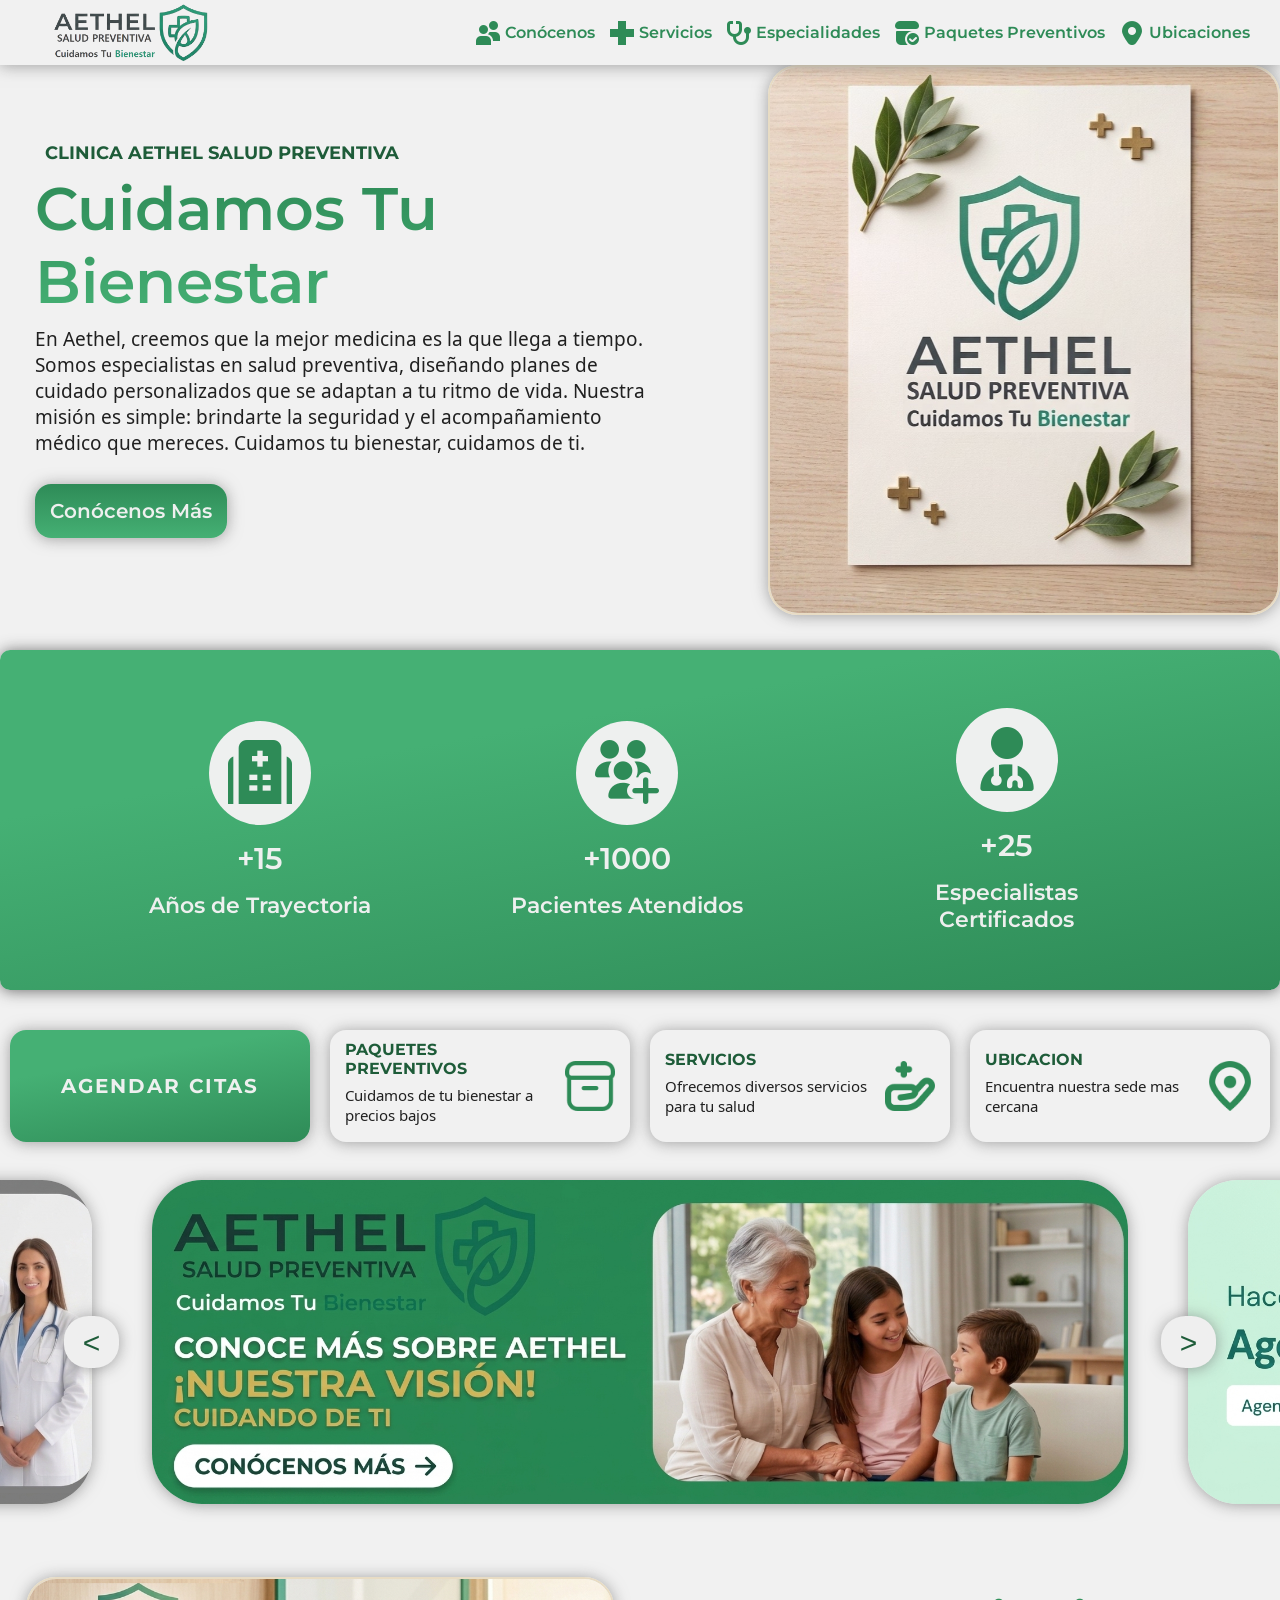
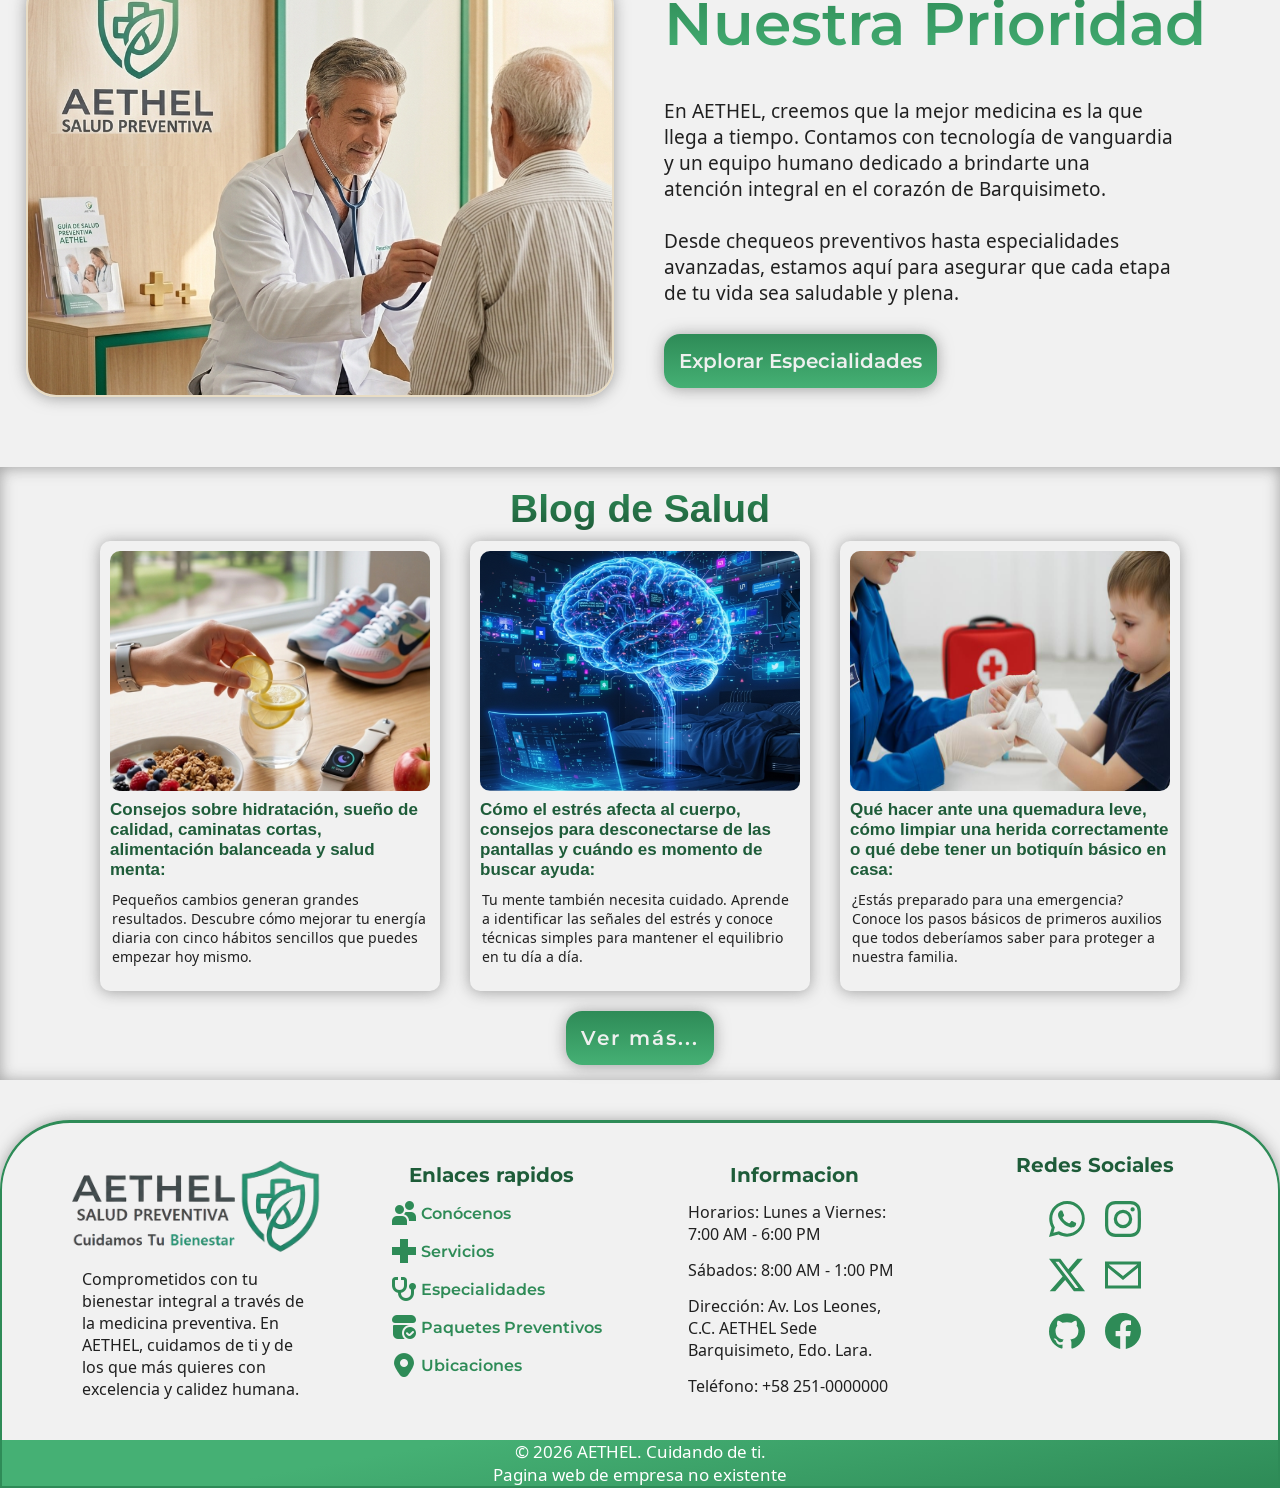
==== index.html @ 32f438ae "version 0.2" ====
<!DOCTYPE html>
<html lang="en">
<head>
    <meta charset="UTF-8">
    <meta name="viewport" content="width=device-width, initial-scale=1.0">
    <link rel="icon" type="image/png" href="./resource/LogoPng.png">
    <title>Incio - AETHEL</title>
    <link rel="stylesheet" href="./style/main.css">
    <script type="module" src="./js/main.js" ></script>
</head>
<body>
    <header class="header">
        <a href="#" draggable="false">
            <h1 class="logo">
                <img src="./resource/LogoPrincipalV1PNG.png" alt="Logo De La Pagina web Aethel Pharmaceuticals" class="imgLogo" draggable="false" >
            </h1>
        </a>
        <ul class="panelNav montserrat">
            <button class="panelButton">
                &#9776
                <img src="./resource/LogoPrincipalV1PNG.png" alt="Logo De La Pagina web Aethel Pharmaceuticals" class="imgLogo imgMenu" draggable="false">
            </button>
            <li class="itemNav itemNavHeader" ><a href=""><img src="./resource/icons/usuarios.png" alt="icono de usuarios una persona">Conócenos</a></li>
            <li class="itemNav itemNavHeader" ><a href=""><img src="./resource/icons/farmacia.png" alt="cruz medica">Servicios</a></li>
            <li class="itemNav itemNavHeader" ><a href=""><img src="./resource/icons/estetoscopio.png" alt="icono de estetoscopio para las especialidades">Especialidades</a></li>
            <li class="itemNav itemNavHeader" ><a href=""><img src="./resource/icons/paquete.png"  alt="icono de paquete">Paquetes Preventivos</a></li>
            <li class="itemNav itemNavHeader" ><a href=""><img src="./resource/icons/marcador.png" alt="icono de ubicacion">Ubicaciones</a></li>
        </ul>
    </header>

    <main>
        <div class="main-container">
            <section class="containInformation">
                <article class="information">
                    <span class="spanTitle montserrat">CLINICA AETHEL SALUD PREVENTIVA</span>
                    <h2 class="title montserrat">Cuidamos Tu Bienestar</h2>
                    <p class="text noto-sans-linear-a-regular">En Aethel, creemos que la mejor medicina es la que llega a tiempo. Somos especialistas en salud preventiva, diseñando planes de cuidado personalizados que se adaptan a tu ritmo de vida. Nuestra misión es simple: brindarte la seguridad y el acompañamiento médico que mereces. Cuidamos tu bienestar, cuidamos de ti.</p>
                    <a href="" draggable="false" class="button montserrat">Conócenos Más</a>
                </article>
                <img class="imgInformation" src="./resource/decoration/logoDecoration.png" draggable="false" alt="Logo en papel arriba de una madera">
            </section>

            <section class="containCaract">
                <article class="caract">
                    <figure class="containImg">
                        <img src="./resource/icons/hospital.png" alt="icono del hospital" draggable="false">
                    </figure>
                    <h3 class="montserrat">+15</h3>
                    <p class="montserrat">Años de Trayectoria</p>
                </article>
                <article class="caract">
                    <figure class="containImg">
                        <img src="./resource/icons/usuarios-medicos.png" class="img2" alt="icono de los pacientes" draggable="false">
                    </figure>
                    <h3 class="montserrat">+1000</h3>
                    <p class="montserrat">Pacientes Atendidos</p>
                </article>
                <article class="caract">
                    <figure class="containImg">
                        <img src="./resource/icons/medico-especialista.png" alt="icono de los especialistas" draggable="false">
                    </figure>
                    <h3 class="montserrat">+25</h3>
                    <p class="montserrat">Especialistas Certificados</p>
                </article>
            </section>

            <section class="sectionPanel">
                <a href="" class="itemCard">
                    <h3 class="titleItem montserrat">AGENDAR CITAS</h3>
                </a>
                <a href="" class="itemCard">
                    <div>
                        <h3 class="titleItem montserrat">PAQUETES PREVENTIVOS</h3>
                        <p class="textItem noto-sans-linear-a-regular">Cuidamos de tu bienestar a precios bajos</p>
                    </div>
                    <img src="./resource/icons/caja.png" class="itemImg" alt="icono de caja para los paquetes preventivos" draggable="false">
                </a>
                <a href="" class="itemCard">
                    <div>
                        <h3 class="titleItem montserrat">SERVICIOS</h3>
                        <p class="textItem noto-sans-linear-a-regular">Ofrecemos diversos servicios para tu salud</p>
                    </div>
                    <img src="./resource/icons/medico-de-mano.png" class="itemImg" alt="icono de mano para servicios medicos" draggable="false">
                </a>
                <a href="" class="itemCard">
                    <div>
                        <h3 class="titleItem montserrat">UBICACION</h3>
                        <p class="textItem noto-sans-linear-a-regular" >Encuentra nuestra sede mas cercana</p>
                    </div>
                    <img src="./resource/icons/marcadorV2.png" class="itemImg" alt="icono de marcador version 2" draggable="false">
                </a>
            </section>

            <div class="containSlider">
                <div class="containButton">
                    <button class="prev"><</button>
                    <button class="next">></button>
                </div>
                <section class="slider">
                    <a href="" class="sliderCard card1" draggable="false"></a>
                    <a href="" class="sliderCard card2" draggable="false"></a>
                    <a href="" class="sliderCard card3" draggable="false"></a>
                    <a href="" class="sliderCard card4" draggable="false"></a>
                    <a href="" class="sliderCard card5" draggable="false"></a>
                </section>
            </div>

            <section class="containInformation informationEspecialistas">
                <img class="imgInformation" src="./resource/decoration/EspecialistaDecoration.png" draggable="false" alt="Logo en papel arriba de una madera">
                <article class="information">
                    <h2 class="title montserrat">Nuestra Prioridad</h2>
                    <p class="text noto-sans-linear-a-regular">
                        En AETHEL, creemos que la mejor medicina es la que llega a tiempo. Contamos con tecnología de vanguardia y un equipo humano dedicado a brindarte una atención integral en el corazón de Barquisimeto. 
                        <br><br>
                        Desde chequeos preventivos hasta especialidades avanzadas, estamos aquí para asegurar que cada etapa de tu vida sea saludable y plena.
                    </p>
                    <a href="./pages/servicios.html" class="button montserrat"> Explorar Especialidades </a>
                </article>
            </section>

            <aside class="blog">
                <h2 class="titleSec">Blog de Salud</h2>
                <section class="sectionBlog">
                    <a href="" draggable="false">
                        <article class="itemBlog">
                            <img class="imgItemBlog" src="./resource/blog/blogImg1.png" draggable="false" alt="imagen representativa de los buenos habitos descriptos">
                            <div>
                                <h3 class="titleItemBlog">Consejos sobre hidratación, sueño de calidad, caminatas cortas, alimentación balanceada y salud menta:</h3>
                                <p class="textItemBlog noto-sans-linear-a-regular">Pequeños cambios generan grandes resultados. Descubre cómo mejorar tu energía diaria con cinco hábitos sencillos que puedes empezar hoy mismo.</p>
                            </div>
                        </article>
                    </a>

                    <a href="" draggable="false">
                        <article class="itemBlog">
                            <img class="imgItemBlog" src="./resource/blog/blogImg2.png" draggable="false" alt="imagen representativa de un cerebro estimulado por las pantallas">
                            <div>
                                <h3 class="titleItemBlog">Cómo el estrés afecta al cuerpo, consejos para desconectarse de las pantallas y cuándo es momento de buscar ayuda:</h3>
                                <p class="textItemBlog noto-sans-linear-a-regular">Tu mente también necesita cuidado. Aprende a identificar las señales del estrés y conoce técnicas simples para mantener el equilibrio en tu día a día.</p>
                            </div>
                        </article>
                    </a>

                    <a href="" draggable="false">
                        <article class="itemBlog">
                            <img class="imgItemBlog" src="./resource/blog/blogImg3.jpg" draggable="false" alt="">
                            <div>
                                <h3 class="titleItemBlog">Qué hacer ante una quemadura leve, cómo limpiar una herida correctamente o qué debe tener un botiquín básico en casa:</h3>
                                <p class="textItemBlog noto-sans-linear-a-regular">¿Estás preparado para una emergencia? Conoce los pasos básicos de primeros auxilios que todos deberíamos saber para proteger a nuestra familia.</p>
                            </div>
                        </article>
                    </a>
                </section>

                <a href="./pages/servicios.html" class="button montserrat">Ver más...</a>
            </aside>
        </div>
    </main>

    <footer class="footer">
        <div class="footerBody">
            <div class="logoFooter">
                <a href="#" draggable="false">
                    <h1 class="logo">
                        <img src="./resource/LogoPrincipalV1PNG.png" alt="Logo De La Pagina web Aethel Pharmaceuticals" class="imgLogo" draggable="false" >
                    </h1>
                </a>
                <p class="noto-sans-linear-a-regular">Comprometidos con tu bienestar integral a través de la medicina preventiva. En AETHEL, cuidamos de ti y de los que más quieres con excelencia y calidez humana.</p>
            </div>
            
            <div>
                <h2 class="titleFooter montserrat">Enlaces rapidos</h2>
                <ul class="panelNavFooter montserrat">
                    <li class="itemNav" ><a href=""><img src="./resource/icons/usuarios.png" alt="icono de usuarios una persona">Conócenos</a></li>
                    <li class="itemNav" ><a href=""><img src="./resource/icons/farmacia.png" alt="cruz medica">Servicios</a></li>
                    <li class="itemNav" ><a href=""><img src="./resource/icons/estetoscopio.png" alt="icono de estetoscopio para las especialidades">Especialidades</a></li>
                    <li class="itemNav" ><a href=""><img src="./resource/icons/paquete.png" alt="icono de paquete">Paquetes Preventivos</a></li>
                    <li class="itemNav" ><a href=""><img src="./resource/icons/marcador.png" alt="icono de ubicacion">Ubicaciones</a></li>
                </ul>
            </div>

            <div>
                <h2 class="titleFooter montserrat">Informacion</h2>
                <ul class="panelNavFooter noto-sans-linear-a-regular">
                    <li class="itemNav" >Horarios: Lunes a Viernes: 7:00 AM - 6:00 PM</li>
                    <li class="itemNav" >Sábados: 8:00 AM - 1:00 PM</li>
                    <li class="itemNav" >Dirección: Av. Los Leones, C.C. AETHEL Sede Barquisimeto, Edo. Lara.</li>
                    <li class="itemNav" >Teléfono: +58 251-0000000</li>
                </ul>
            </div>

            <div class="divRed">
                <h2 class="titleFooter montserrat titleRedes">Redes Sociales</h2>
                <ul class="panelNavFooter noto-sans-linear-a-regular redes">
                    <li class="itemNav">
                        <a href="#" target="_blank" aria-label="WhatsApp">
                            <svg viewBox="0 0 24 24" class="icon-svg"><path d="M17.472 14.382c-.297-.149-1.758-.867-2.03-.967-.273-.099-.471-.148-.67.15-.197.297-.767.966-.94 1.164-.173.199-.347.223-.644.075-.297-.15-1.255-.463-2.39-1.475-.883-.788-1.48-1.761-1.653-2.059-.173-.297-.018-.458.13-.606.134-.133.298-.347.446-.52.149-.174.198-.298.298-.497.099-.198.05-.371-.025-.52-.075-.149-.669-1.612-.916-2.207-.242-.579-.487-.5-.669-.51-.173-.008-.371-.01-.57-.01-.198 0-.52.074-.792.372-.272.297-1.04 1.016-1.04 2.479 0 1.462 1.065 2.875 1.213 3.074.149.198 2.096 3.2 5.077 4.487.709.306 1.262.489 1.694.625.712.227 1.36.195 1.871.118.571-.085 1.758-.719 2.006-1.413.248-.694.248-1.289.173-1.413-.074-.124-.272-.198-.57-.347m-5.421 7.403h-.004a9.87 9.87 0 01-5.031-1.378l-.361-.214-3.741.982.998-3.648-.235-.374a9.86 9.86 0 01-1.51-5.26c.001-5.45 4.436-9.884 9.888-9.884 2.64 0 5.122 1.03 6.988 2.898a9.825 9.825 0 012.893 6.994c-.003 5.45-4.437 9.884-9.885 9.884m8.413-18.297A11.815 11.815 0 0012.05 0C5.495 0 .16 5.335.157 11.892c0 2.096.547 4.142 1.588 5.945L0 24l6.335-1.662c1.72.937 3.659 1.432 5.631 1.433h.005c6.554 0 11.89-5.335 11.893-11.893a11.821 11.821 0 00-3.48-8.413Z"/></svg>
                        </a>
                    </li>
                    <li class="itemNav">
                        <a href="#" aria-label="Instagram">
                            <svg viewBox="0 0 24 24" class="icon-svg"><path d="M12 2.163c3.204 0 3.584.012 4.85.07 3.252.148 4.771 1.691 4.919 4.919.058 1.265.069 1.645.069 4.849 0 3.205-.012 3.584-.069 4.849-.149 3.225-1.664 4.771-4.919 4.919-1.266.058-1.644.07-4.85.07-3.204 0-3.584-.012-4.849-.07-3.26-.149-4.771-1.699-4.919-4.92-.058-1.265-.07-1.644-.07-4.849 0-3.204.013-3.583.07-4.849.149-3.227 1.664-4.771 4.919-4.919 1.266-.057 1.645-.069 4.849-.069zM12 0C8.741 0 8.333.014 7.053.072 2.695.272.273 2.69.073 7.052.014 8.333 0 8.741 0 12c0 3.259.014 3.668.072 4.948.2 4.358 2.618 6.78 6.98 6.98 1.281.058 1.689.072 4.948.072 3.259 0 3.668-.014 4.948-.072 4.354-.2 6.782-2.618 6.979-6.98.059-1.28.073-1.689.073-4.948 0-3.259-.014-3.667-.072-4.947-.196-4.354-2.617-6.78-6.979-6.98C15.668.014 15.259 0 12 0zm0 5.838a6.162 6.162 0 100 12.324 6.162 6.162 0 000-12.324zM12 16a4 4 0 110-8 4 4 0 010 8zm6.406-11.845a1.44 1.44 0 100 2.881 1.44 1.44 0 000-2.881z"/></svg>
                        </a>
                    </li>
                    <li class="itemNav">
                        <a href="#" aria-label="X">
                            <svg viewBox="0 0 24 24" class="icon-svg"><path d="M18.901 1.153h3.68l-8.04 9.19L24 22.846h-7.406l-5.8-7.584-6.638 7.584H.474l8.6-9.83L0 1.154h7.594l5.243 6.932ZM17.61 20.644h2.039L6.486 3.24H4.298Z"/></svg>
                        </a>
                    </li>
                    <li class="itemNav">
                        <a href="mailto:contacto@aethel.com" aria-label="Email">
                            <svg viewBox="0 0 24 24" class="icon-svg"><path d="M0 3v18h24V3H0zm21.518 2L12 12.713 2.482 5h19.036zM2 19V7.183l10 8.104 10-8.104V19H2z"/></svg>
                        </a>
                    </li>
                    <li class="itemNav">
                        <a href="https://github.com/josevillegasjavc-max/AETHEL" target="_blank" aria-label="GitHub">
                            <svg viewBox="0 0 24 24" class="icon-svg"><path d="M12 .297c-6.63 0-12 5.373-12 12 0 5.303 3.438 9.8 8.205 11.385.6.113.82-.258.82-.577 0-.285-.01-1.04-.015-2.04-3.338.724-4.042-1.61-4.042-1.61C4.422 18.07 3.633 17.7 3.633 17.7c-1.087-.744.084-.729.084-.729 1.205.084 1.838 1.236 1.838 1.236 1.07 1.835 2.809 1.305 3.495.998.108-.776.417-1.305.76-1.605-2.665-.3-5.466-1.332-5.466-5.93 0-1.31.465-2.38 1.235-3.22-.135-.303-.54-1.523.105-3.176 0 0 1.005-.322 3.3 1.23.96-.267 1.98-.399 3-.405 1.02.006 2.04.138 3 .405 2.28-1.552 3.285-1.23 3.285-1.23.645 1.653.24 2.873.12 3.176.765.84 1.23 1.91 1.23 3.22 0 4.61-2.805 5.625-5.475 5.92.42.36.81 1.096.81 2.22 0 1.606-.015 2.896-.015 3.286 0 .315.21.69.825.57C20.565 22.092 24 17.592 24 12.297c0-6.627-5.373-12-12-12"/></svg>
                        </a>
                    </li>
                    <li class="itemNav">
                        <a href="#" aria-label="Facebook">
                            <svg viewBox="0 0 24 24" class="icon-svg"><path d="M24 12.073c0-6.627-5.373-12-12-12s-12 5.373-12 12c0 5.99 4.388 10.954 10.125 11.854v-8.385H7.078v-3.47h3.047V9.43c0-3.007 1.792-4.669 4.533-4.669 1.312 0 2.686.235 2.686.235v2.953H15.83c-1.491 0-1.956.925-1.956 1.874v2.25h3.328l-.532 3.47h-2.796v8.385C19.612 23.027 24 18.062 24 12.073z"/></svg>
                        </a>
                    </li>
                </ul>
            </div>
        </div>
        <div class="footerCopyr noto-sans-linear-a-regular">
            <p> &copy; 2026 AETHEL. Cuidando de ti. Pagina web de empresa no existente</p>
        </div>
    </footer>
</body>
</html>
---- style/main.css ----
/* Estilos Bases, Varible y Fonts */
@import url('./base/reset.css');

/* Estilos de layouts*/
@import url('./layout/header.css');
@import url('./layout/footer.css');

/* Estilos de las Paginas*/
@import url('./pages/inicio.css');

/* Componentes reutilizables */
@import url('./components//buttons.css');
@import url('./components/slider.css');
@import url('./components/blog.css');

/* Estilos para aparatos mobiles*/
@import url('./layout/media.css');

.active {
    opacity: 1;
    transform: translate(0);
}
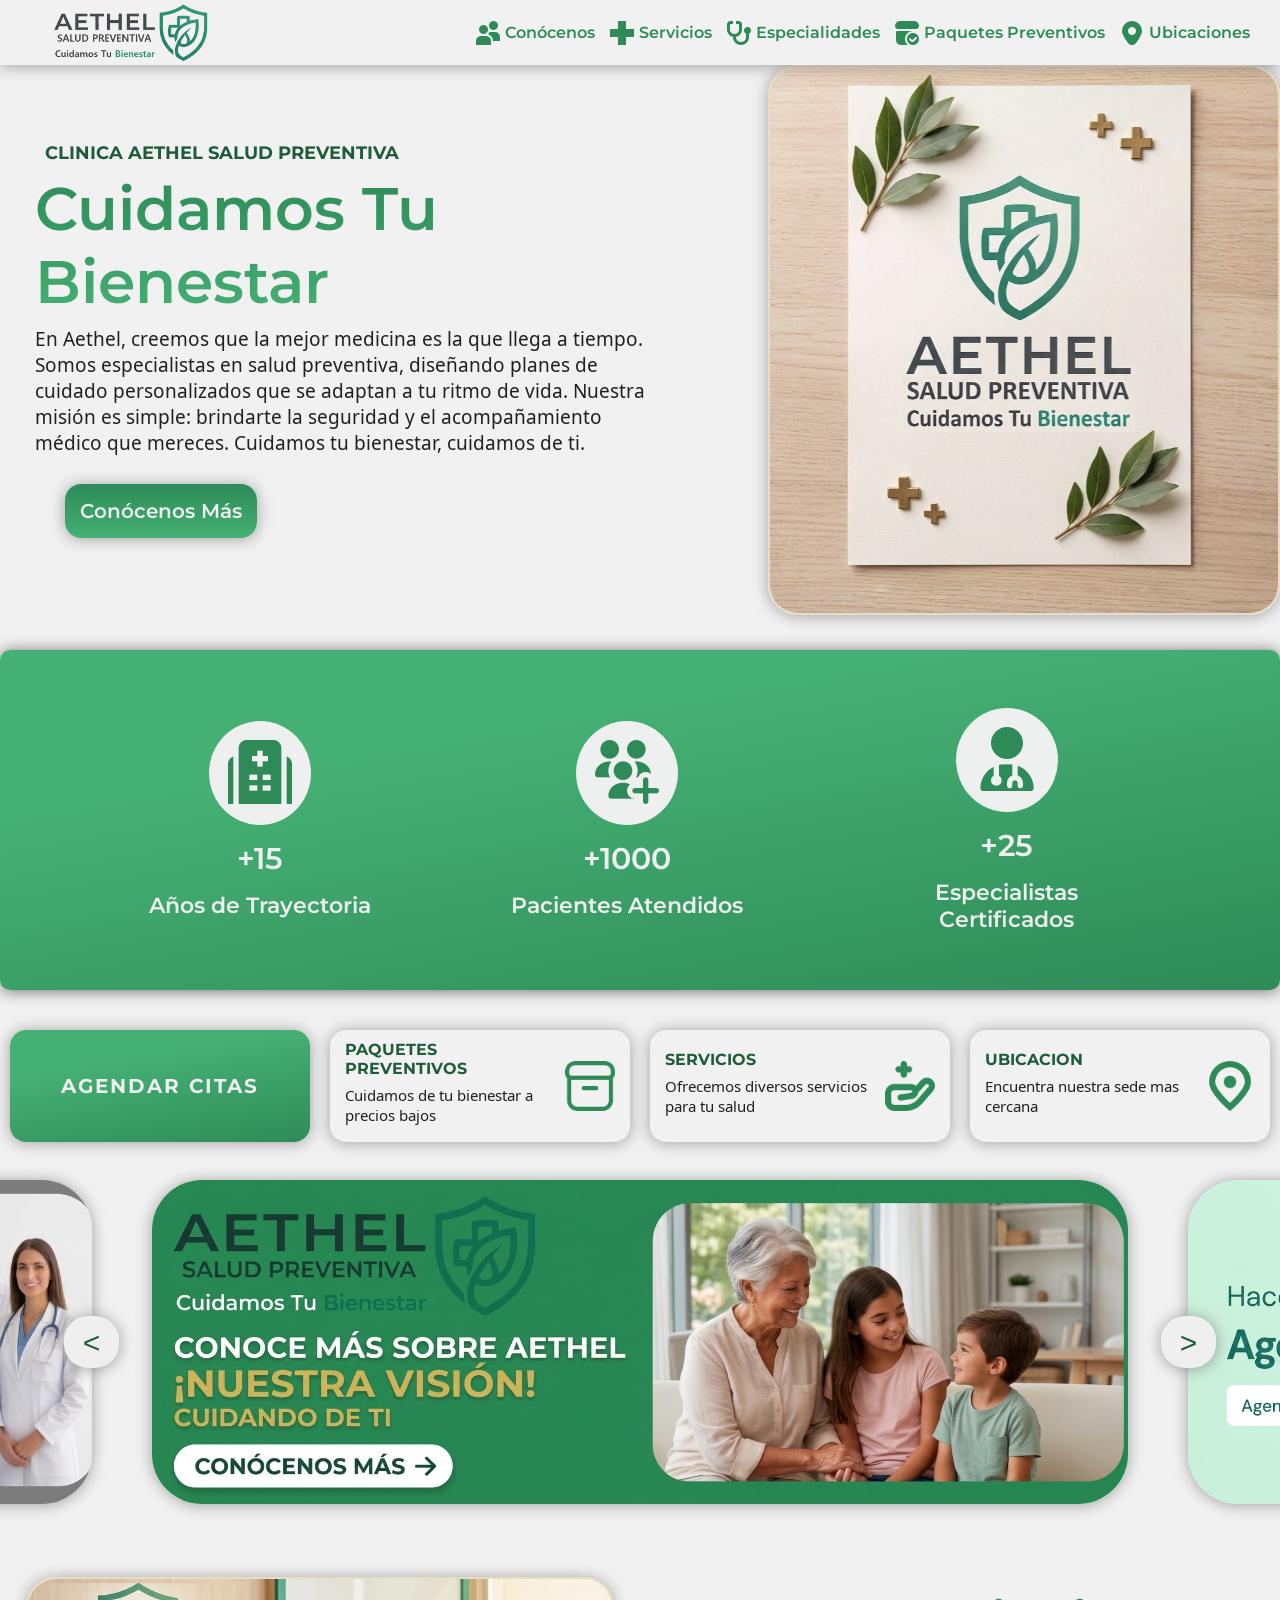
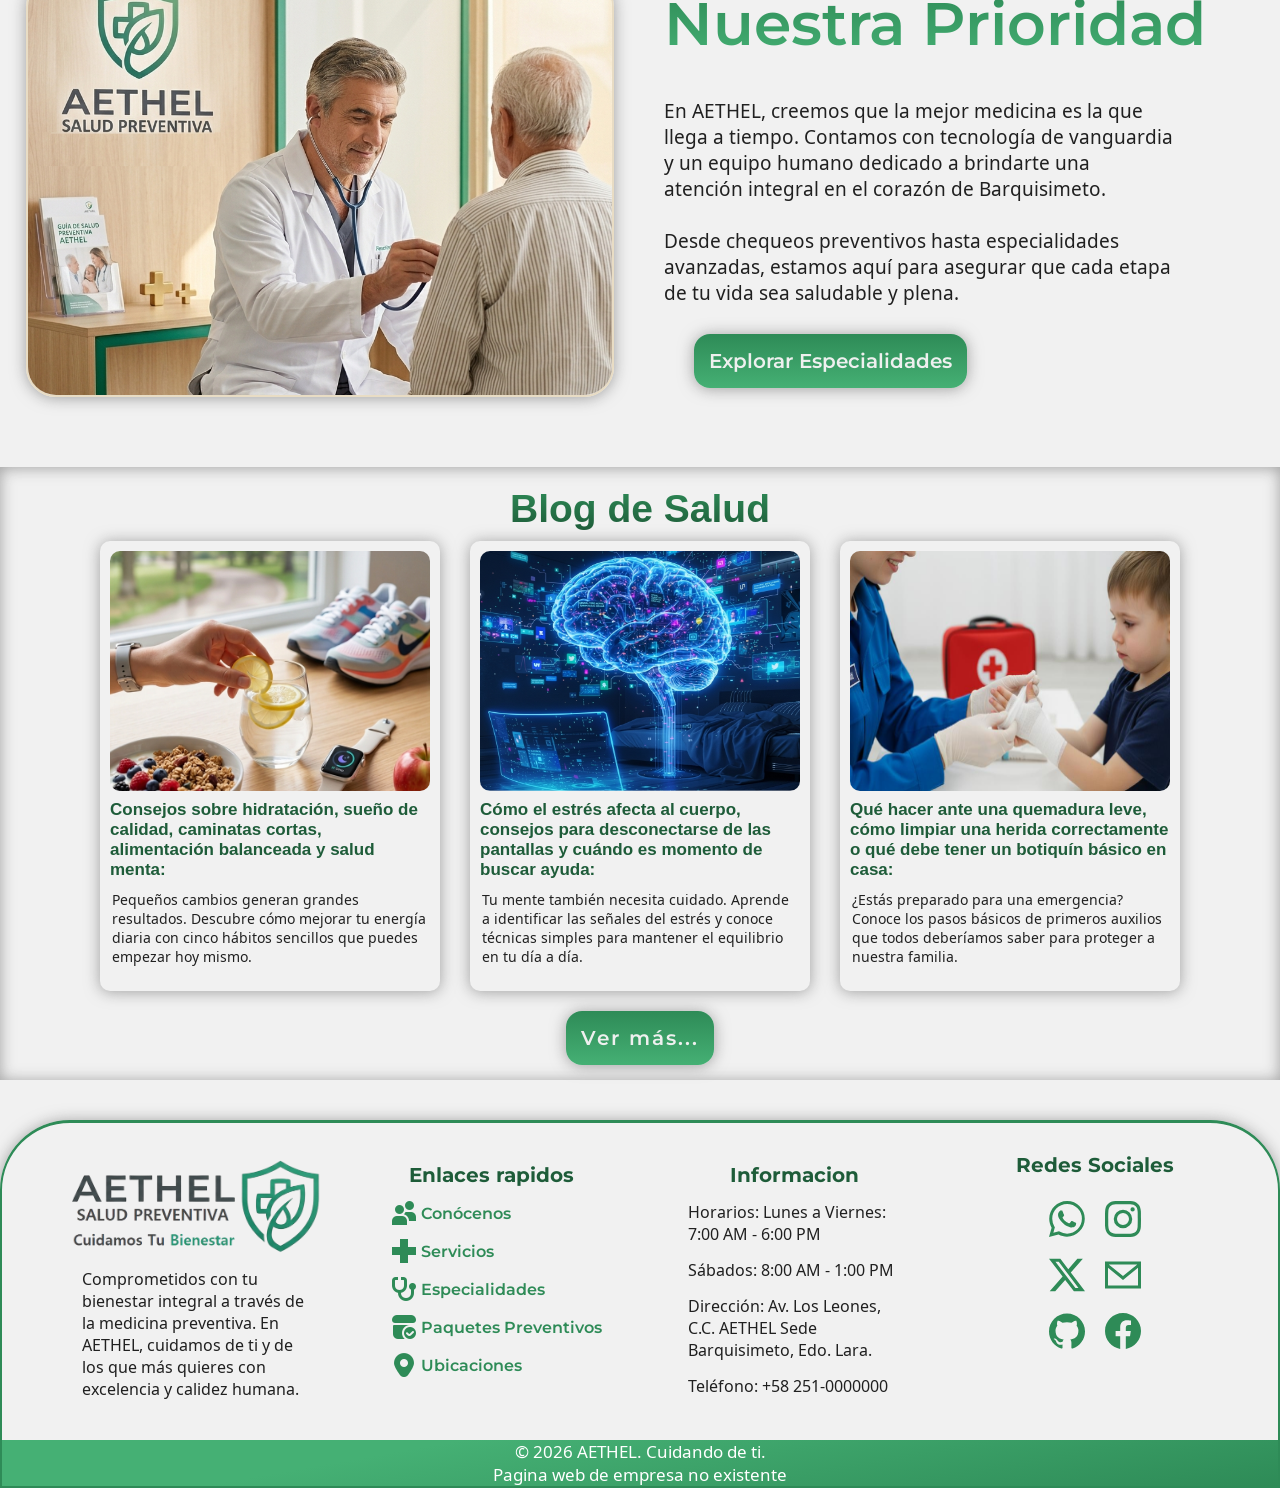
==== commit dac6bb96: "version 0.2.1" ====
--- a/index.html
+++ b/index.html
@@ -10,7 +10,7 @@
 </head>
 <body>
     <header class="header">
-        <a href="#" draggable="false">
+        <a href="../index.html" draggable="false">
             <h1 class="logo">
                 <img src="./resource/LogoPrincipalV1PNG.png" alt="Logo De La Pagina web Aethel Pharmaceuticals" class="imgLogo" draggable="false" >
             </h1>
@@ -20,7 +20,7 @@
                 &#9776
                 <img src="./resource/LogoPrincipalV1PNG.png" alt="Logo De La Pagina web Aethel Pharmaceuticals" class="imgLogo imgMenu" draggable="false">
             </button>
-            <li class="itemNav itemNavHeader" ><a href=""><img src="./resource/icons/usuarios.png" alt="icono de usuarios una persona">Conócenos</a></li>
+            <li class="itemNav itemNavHeader" ><a href="./pages/conocenos.html"><img src="./resource/icons/usuarios.png" alt="icono de usuarios una persona">Conócenos</a></li>
             <li class="itemNav itemNavHeader" ><a href=""><img src="./resource/icons/farmacia.png" alt="cruz medica">Servicios</a></li>
             <li class="itemNav itemNavHeader" ><a href=""><img src="./resource/icons/estetoscopio.png" alt="icono de estetoscopio para las especialidades">Especialidades</a></li>
             <li class="itemNav itemNavHeader" ><a href=""><img src="./resource/icons/paquete.png"  alt="icono de paquete">Paquetes Preventivos</a></li>
@@ -35,7 +35,7 @@
                     <span class="spanTitle montserrat">CLINICA AETHEL SALUD PREVENTIVA</span>
                     <h2 class="title montserrat">Cuidamos Tu Bienestar</h2>
                     <p class="text noto-sans-linear-a-regular">En Aethel, creemos que la mejor medicina es la que llega a tiempo. Somos especialistas en salud preventiva, diseñando planes de cuidado personalizados que se adaptan a tu ritmo de vida. Nuestra misión es simple: brindarte la seguridad y el acompañamiento médico que mereces. Cuidamos tu bienestar, cuidamos de ti.</p>
-                    <a href="" draggable="false" class="button montserrat">Conócenos Más</a>
+                    <a href="./pages/conocenos.html" draggable="false" class="button montserrat">Conócenos Más</a>
                 </article>
                 <img class="imgInformation" src="./resource/decoration/logoDecoration.png" draggable="false" alt="Logo en papel arriba de una madera">
             </section>
@@ -160,7 +160,7 @@
     <footer class="footer">
         <div class="footerBody">
             <div class="logoFooter">
-                <a href="#" draggable="false">
+                <a href="../index.html" draggable="false">
                     <h1 class="logo">
                         <img src="./resource/LogoPrincipalV1PNG.png" alt="Logo De La Pagina web Aethel Pharmaceuticals" class="imgLogo" draggable="false" >
                     </h1>
--- a/style/main.css
+++ b/style/main.css
@@ -7,6 +7,7 @@
 
 /* Estilos de las Paginas*/
 @import url('./pages/inicio.css');
+@import url("./pages/conocenos.css");
 
 /* Componentes reutilizables */
 @import url('./components//buttons.css');
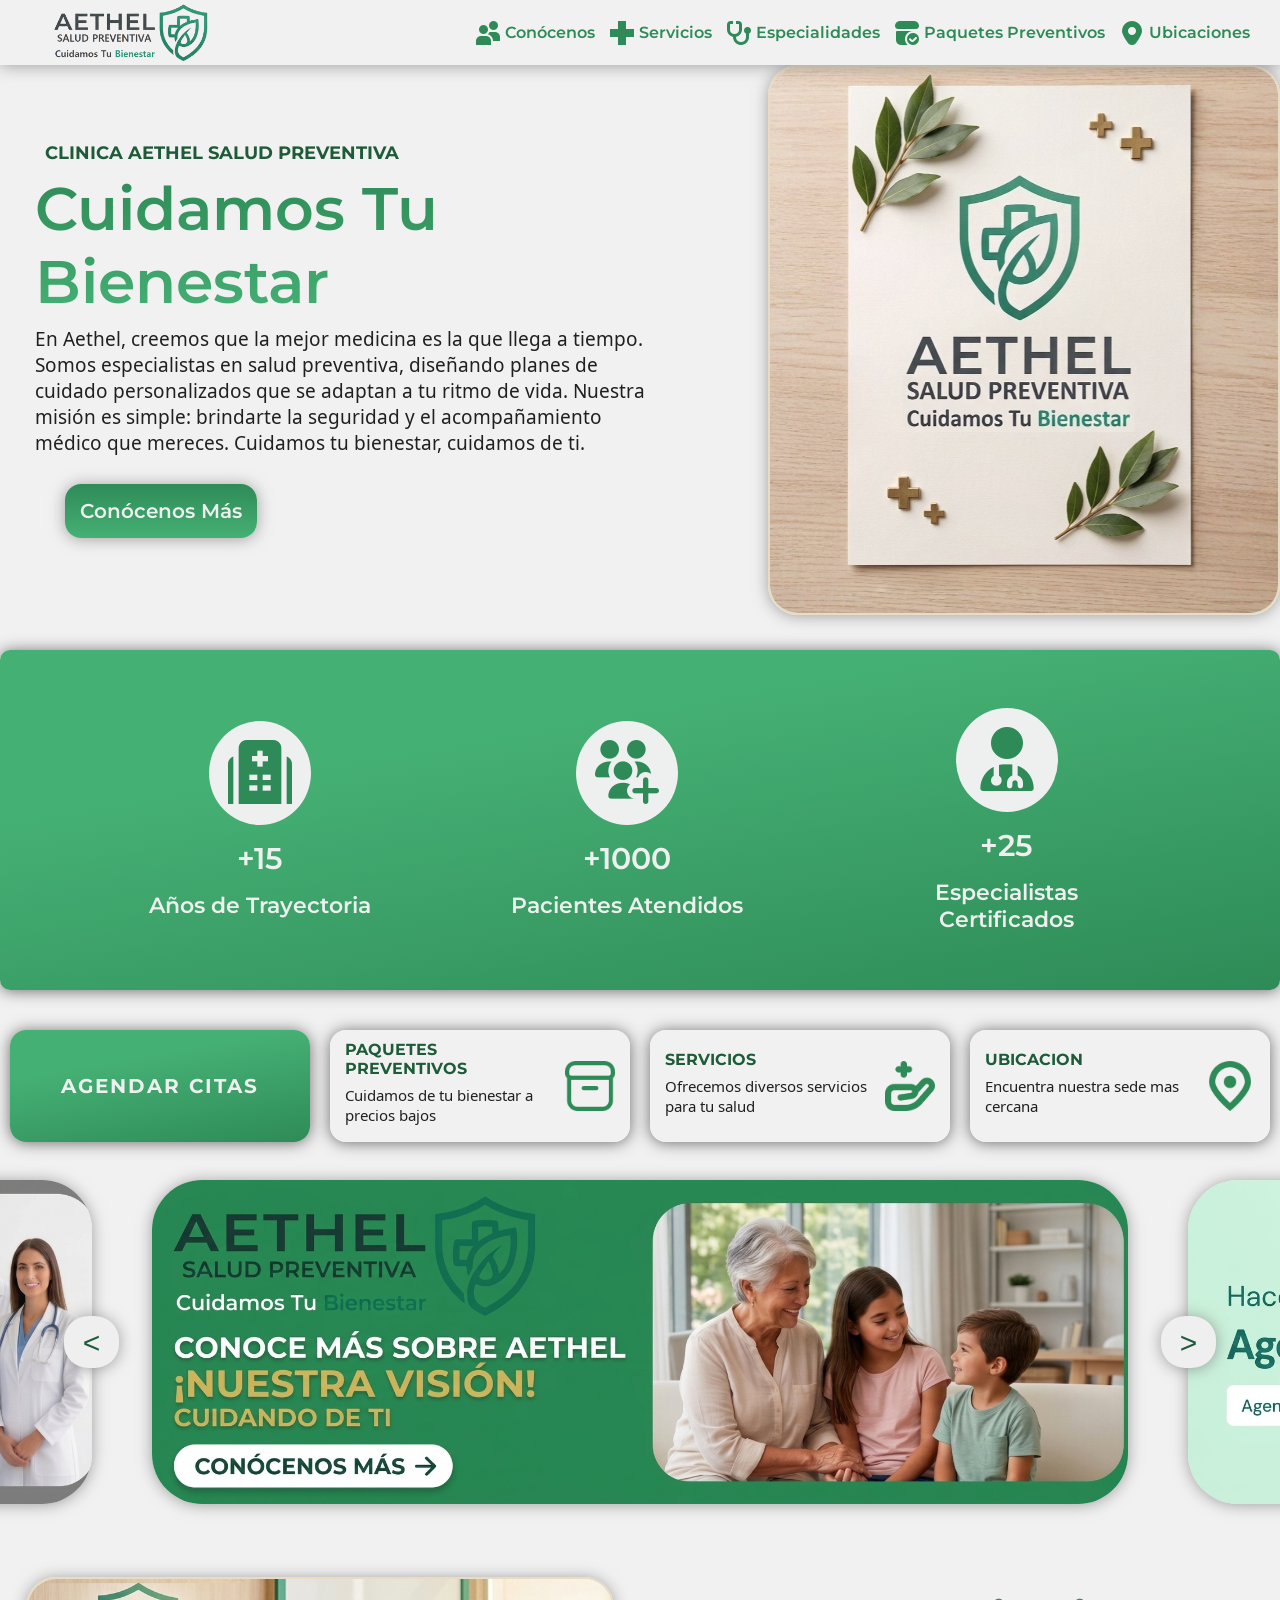
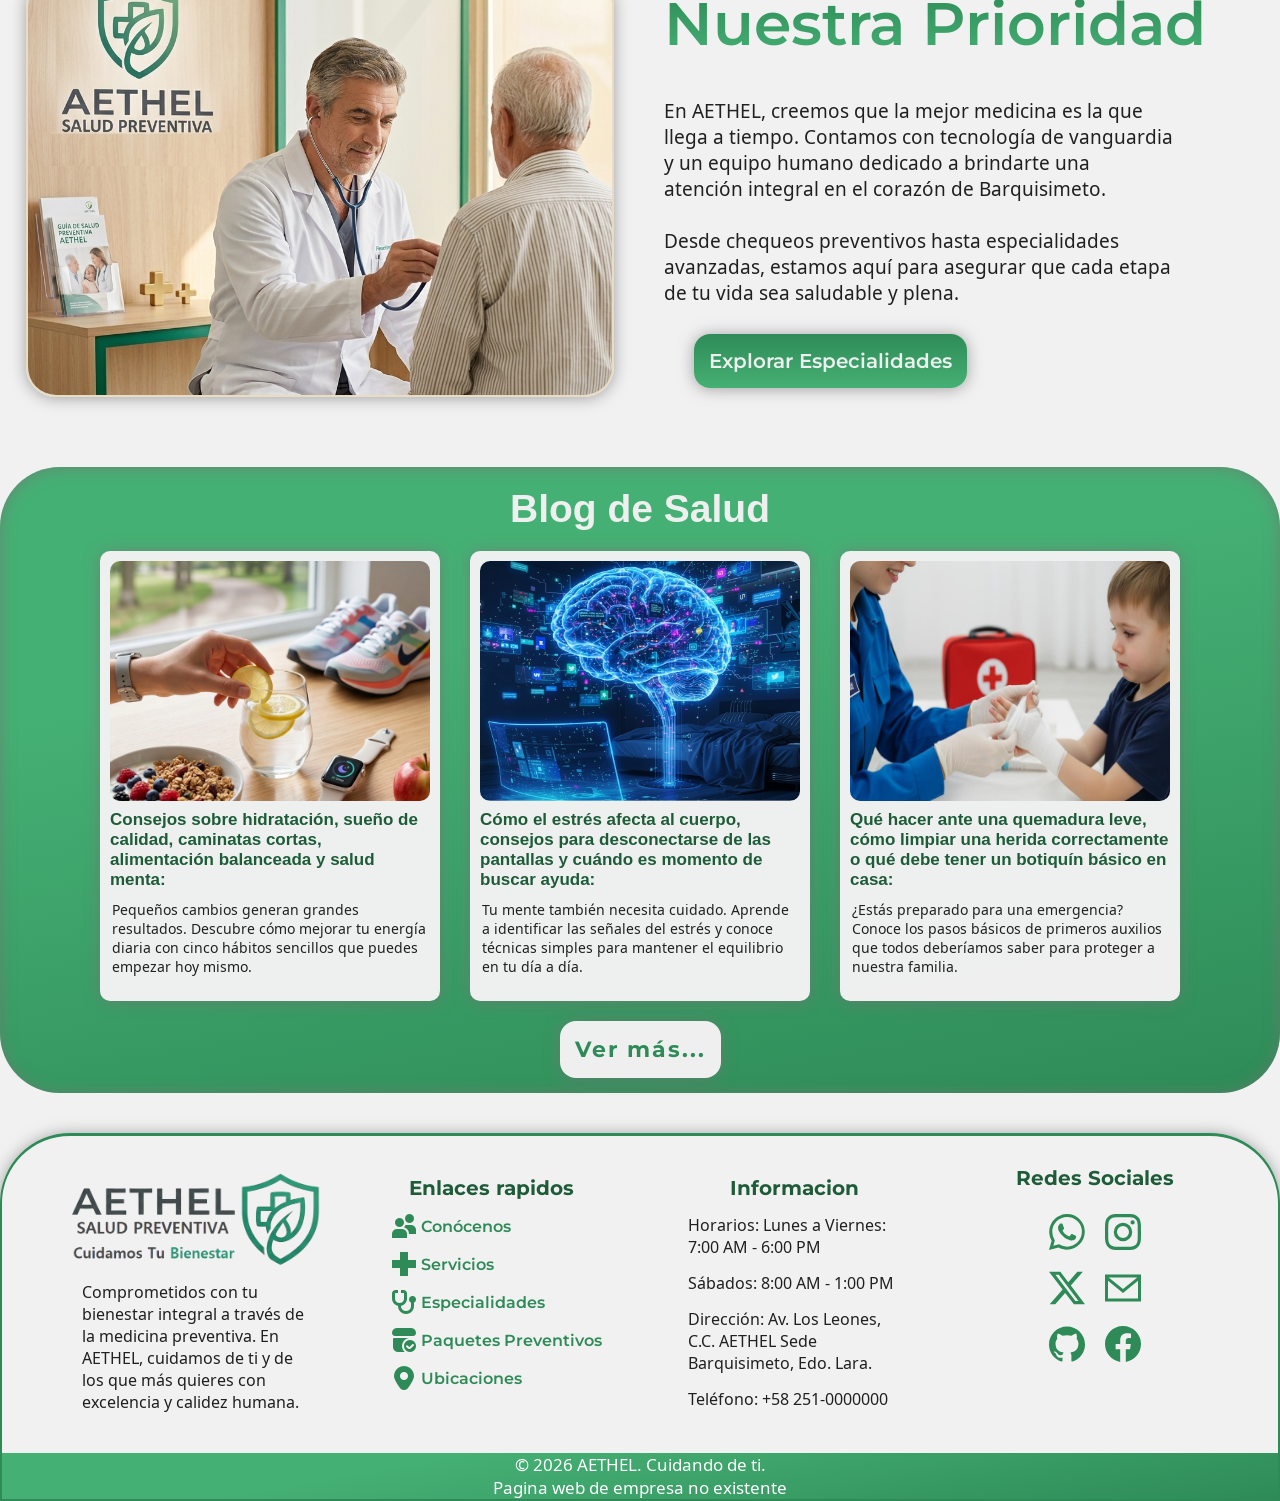
==== commit e32959e3: "version 0.2.3" ====
--- a/index.html
+++ b/index.html
@@ -10,7 +10,7 @@
 </head>
 <body>
     <header class="header">
-        <a href="../index.html" draggable="false">
+        <a href="#" draggable="false">
             <h1 class="logo">
                 <img src="./resource/LogoPrincipalV1PNG.png" alt="Logo De La Pagina web Aethel Pharmaceuticals" class="imgLogo" draggable="false" >
             </h1>
@@ -24,7 +24,7 @@
             <li class="itemNav itemNavHeader" ><a href=""><img src="./resource/icons/farmacia.png" alt="cruz medica">Servicios</a></li>
             <li class="itemNav itemNavHeader" ><a href=""><img src="./resource/icons/estetoscopio.png" alt="icono de estetoscopio para las especialidades">Especialidades</a></li>
             <li class="itemNav itemNavHeader" ><a href=""><img src="./resource/icons/paquete.png"  alt="icono de paquete">Paquetes Preventivos</a></li>
-            <li class="itemNav itemNavHeader" ><a href=""><img src="./resource/icons/marcador.png" alt="icono de ubicacion">Ubicaciones</a></li>
+            <li class="itemNav itemNavHeader" ><a href="./pages/ubicaciones.html"><img src="./resource/icons/marcador.png" alt="icono de ubicacion">Ubicaciones</a></li>
         </ul>
     </header>
 
@@ -82,7 +82,7 @@
                     </div>
                     <img src="./resource/icons/medico-de-mano.png" class="itemImg" alt="icono de mano para servicios medicos" draggable="false">
                 </a>
-                <a href="" class="itemCard">
+                <a href="./pages/ubicaciones.html" class="itemCard">
                     <div>
                         <h3 class="titleItem montserrat">UBICACION</h3>
                         <p class="textItem noto-sans-linear-a-regular" >Encuentra nuestra sede mas cercana</p>
@@ -171,11 +171,11 @@
             <div>
                 <h2 class="titleFooter montserrat">Enlaces rapidos</h2>
                 <ul class="panelNavFooter montserrat">
-                    <li class="itemNav" ><a href=""><img src="./resource/icons/usuarios.png" alt="icono de usuarios una persona">Conócenos</a></li>
+                    <li class="itemNav" ><a href="./pages/conocenos.html"><img src="./resource/icons/usuarios.png" alt="icono de usuarios una persona">Conócenos</a></li>
                     <li class="itemNav" ><a href=""><img src="./resource/icons/farmacia.png" alt="cruz medica">Servicios</a></li>
                     <li class="itemNav" ><a href=""><img src="./resource/icons/estetoscopio.png" alt="icono de estetoscopio para las especialidades">Especialidades</a></li>
                     <li class="itemNav" ><a href=""><img src="./resource/icons/paquete.png" alt="icono de paquete">Paquetes Preventivos</a></li>
-                    <li class="itemNav" ><a href=""><img src="./resource/icons/marcador.png" alt="icono de ubicacion">Ubicaciones</a></li>
+                    <li class="itemNav" ><a href="./pages/ubicaciones.html"><img src="./resource/icons/marcador.png" alt="icono de ubicacion">Ubicaciones</a></li>
                 </ul>
             </div>
 
--- a/style/main.css
+++ b/style/main.css
@@ -4,15 +4,17 @@
 /* Estilos de layouts*/
 @import url('./layout/header.css');
 @import url('./layout/footer.css');
+@import url("./layout/titleHead.css");
 
 /* Estilos de las Paginas*/
 @import url('./pages/inicio.css');
 @import url("./pages/conocenos.css");
+@import url("./pages/ubicaciones.css");
 
 /* Componentes reutilizables */
 @import url('./components//buttons.css');
+@import url("./components/panel.css");
 @import url('./components/slider.css');
-@import url('./components/blog.css');
 
 /* Estilos para aparatos mobiles*/
 @import url('./layout/media.css');
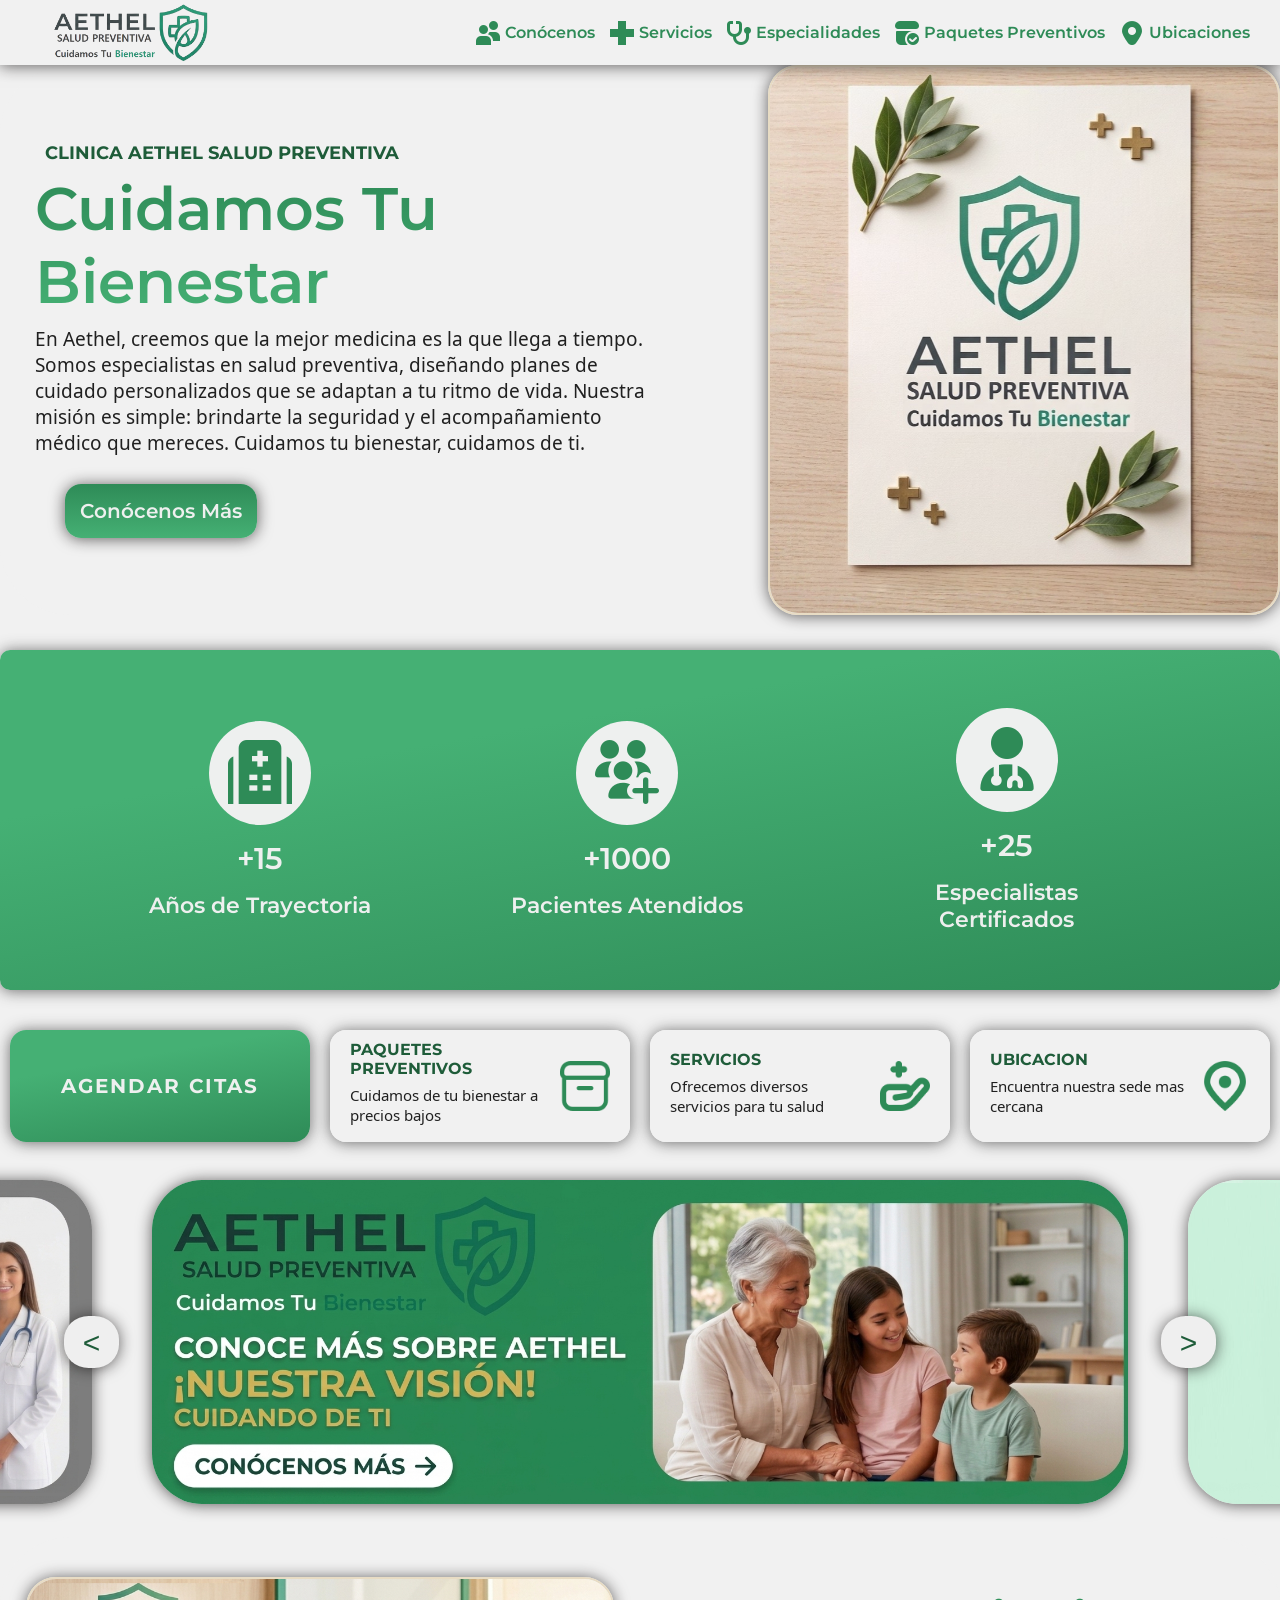
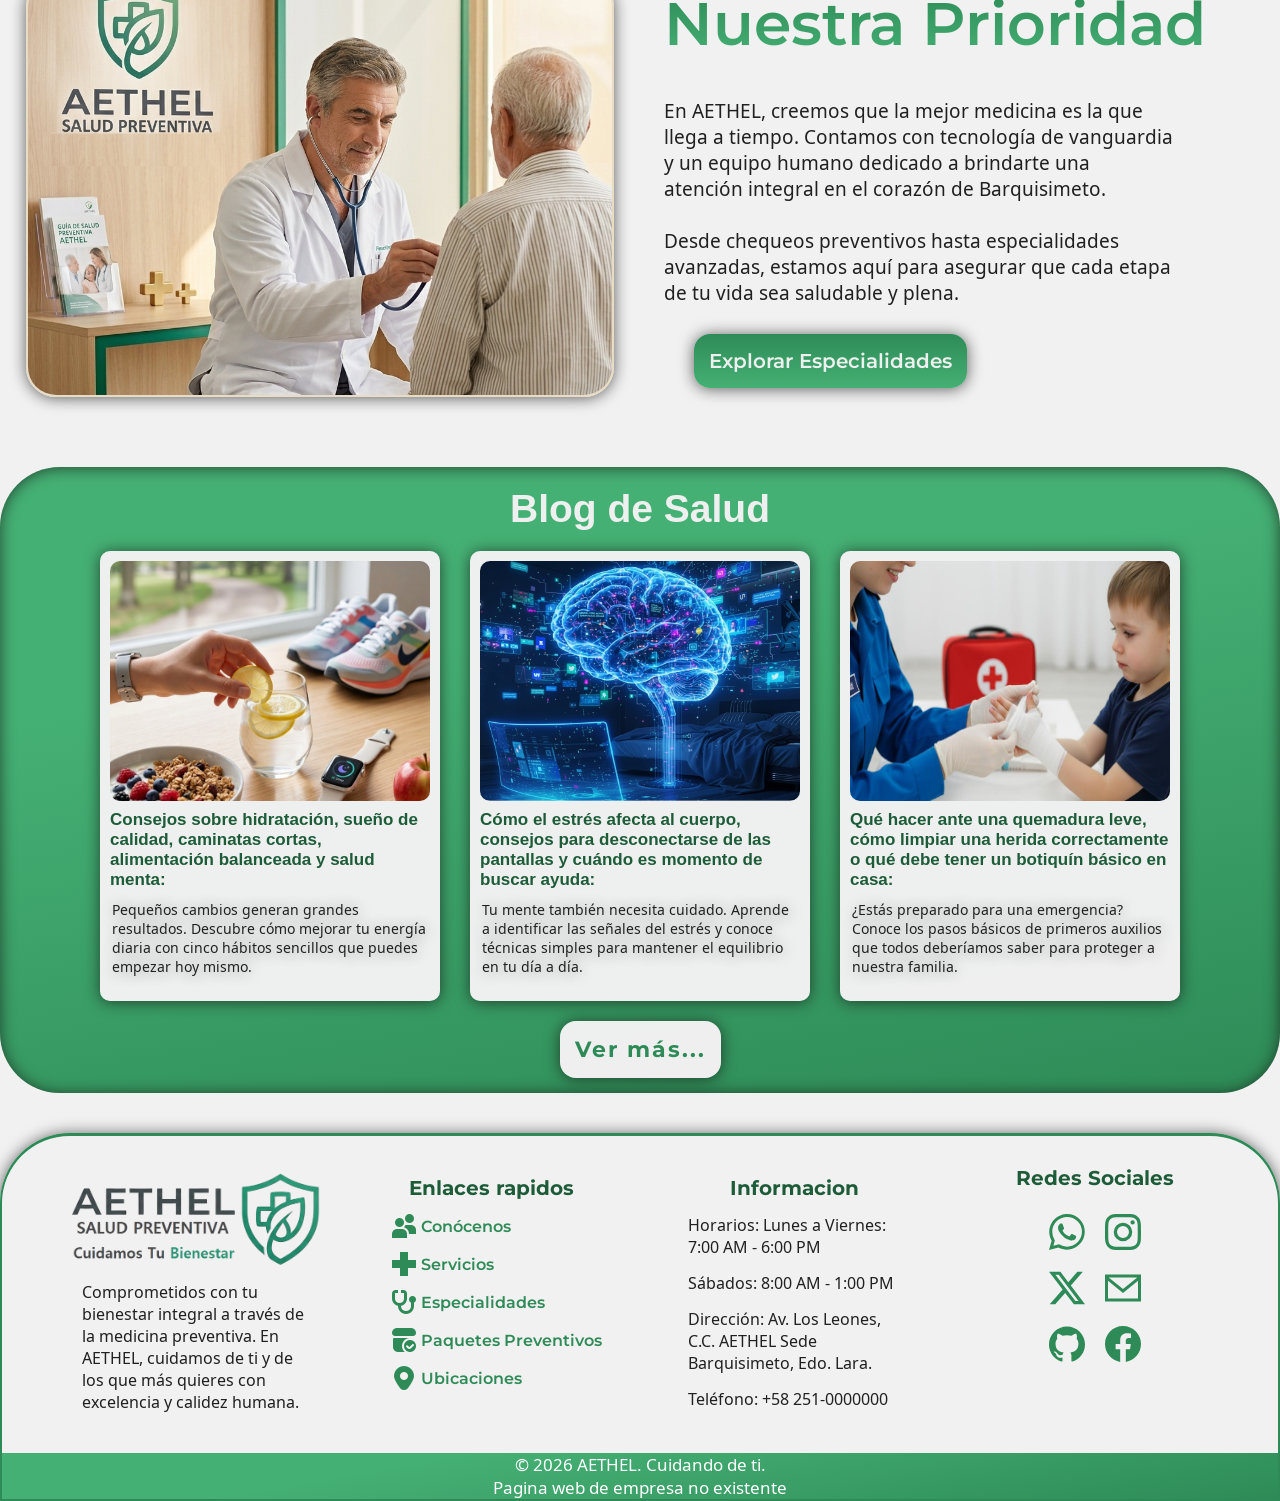
==== commit f6755ab7: "version 2.4" ====
--- a/index.html
+++ b/index.html
@@ -7,6 +7,7 @@
     <title>Incio - AETHEL</title>
     <link rel="stylesheet" href="./style/main.css">
     <script type="module" src="./js/main.js" ></script>
+    <script type="module" src="./js/effectSlider.js" ></script>
 </head>
 <body>
     <header class="header">
@@ -20,11 +21,11 @@
                 &#9776
                 <img src="./resource/LogoPrincipalV1PNG.png" alt="Logo De La Pagina web Aethel Pharmaceuticals" class="imgLogo imgMenu" draggable="false">
             </button>
-            <li class="itemNav itemNavHeader" ><a href="./pages/conocenos.html"><img src="./resource/icons/usuarios.png" alt="icono de usuarios una persona">Conócenos</a></li>
-            <li class="itemNav itemNavHeader" ><a href=""><img src="./resource/icons/farmacia.png" alt="cruz medica">Servicios</a></li>
-            <li class="itemNav itemNavHeader" ><a href=""><img src="./resource/icons/estetoscopio.png" alt="icono de estetoscopio para las especialidades">Especialidades</a></li>
-            <li class="itemNav itemNavHeader" ><a href=""><img src="./resource/icons/paquete.png"  alt="icono de paquete">Paquetes Preventivos</a></li>
-            <li class="itemNav itemNavHeader" ><a href="./pages/ubicaciones.html"><img src="./resource/icons/marcador.png" alt="icono de ubicacion">Ubicaciones</a></li>
+            <li class="itemNav itemNavHeader" ><a href="./pages/conocenos.html"><img src="../resource/icons/usuarios.png" alt="icono de usuarios una persona">Conócenos</a></li>
+            <li class="itemNav itemNavHeader" ><a href="./pages/servicios.html"><img src="../resource/icons/farmacia.png" alt="cruz medica">Servicios</a></li>
+            <li class="itemNav itemNavHeader" ><a href="./pages/especialidades.html"><img src="./resource/icons/estetoscopio.png" alt="icono de estetoscopio para las especialidades">Especialidades</a></li>
+            <li class="itemNav itemNavHeader" ><a href="./pages/paquetes.html"><img src="./resource/icons/paquete.png"  alt="icono de paquete">Paquetes Preventivos</a></li>
+            <li class="itemNav itemNavHeader" ><a href="./pages/ubicaciones.html"><img src="../resource/icons/marcador.png" alt="icono de ubicacion">Ubicaciones</a></li>
         </ul>
     </header>
 
@@ -65,17 +66,17 @@
             </section>
 
             <section class="sectionPanel">
-                <a href="" class="itemCard">
+                <a href="./pages/agendarCitas.html" class="itemCard">
                     <h3 class="titleItem montserrat">AGENDAR CITAS</h3>
                 </a>
-                <a href="" class="itemCard">
+                <a href="./pages/paquetes.html" class="itemCard">
                     <div>
                         <h3 class="titleItem montserrat">PAQUETES PREVENTIVOS</h3>
                         <p class="textItem noto-sans-linear-a-regular">Cuidamos de tu bienestar a precios bajos</p>
                     </div>
                     <img src="./resource/icons/caja.png" class="itemImg" alt="icono de caja para los paquetes preventivos" draggable="false">
                 </a>
-                <a href="" class="itemCard">
+                <a href="./pages/servicios.html" class="itemCard">
                     <div>
                         <h3 class="titleItem montserrat">SERVICIOS</h3>
                         <p class="textItem noto-sans-linear-a-regular">Ofrecemos diversos servicios para tu salud</p>
@@ -151,8 +152,7 @@
                         </article>
                     </a>
                 </section>
-
-                <a href="./pages/servicios.html" class="button montserrat">Ver más...</a>
+                <a href="./pages/servicios.html" class="button buttonBlog montserrat">Ver más...</a>
             </aside>
         </div>
     </main>
@@ -172,9 +172,9 @@
                 <h2 class="titleFooter montserrat">Enlaces rapidos</h2>
                 <ul class="panelNavFooter montserrat">
                     <li class="itemNav" ><a href="./pages/conocenos.html"><img src="./resource/icons/usuarios.png" alt="icono de usuarios una persona">Conócenos</a></li>
-                    <li class="itemNav" ><a href=""><img src="./resource/icons/farmacia.png" alt="cruz medica">Servicios</a></li>
-                    <li class="itemNav" ><a href=""><img src="./resource/icons/estetoscopio.png" alt="icono de estetoscopio para las especialidades">Especialidades</a></li>
-                    <li class="itemNav" ><a href=""><img src="./resource/icons/paquete.png" alt="icono de paquete">Paquetes Preventivos</a></li>
+                    <li class="itemNav" ><a href="./pages/servicios.html"><img src="./resource/icons/farmacia.png" alt="cruz medica">Servicios</a></li>
+                    <li class="itemNav" ><a href="./pages/especialidades.html"><img src="./resource/icons/estetoscopio.png" alt="icono de estetoscopio para las especialidades">Especialidades</a></li>
+                    <li class="itemNav" ><a href="./pages/paquetes.html"><img src="./resource/icons/paquete.png" alt="icono de paquete">Paquetes Preventivos</a></li>
                     <li class="itemNav" ><a href="./pages/ubicaciones.html"><img src="./resource/icons/marcador.png" alt="icono de ubicacion">Ubicaciones</a></li>
                 </ul>
             </div>
--- a/style/main.css
+++ b/style/main.css
@@ -7,17 +7,21 @@
 @import url("./layout/titleHead.css");
 
 /* Estilos de las Paginas*/
-@import url('./pages/inicio.css');
-@import url("./pages/conocenos.css");
-@import url("./pages/ubicaciones.css");
+@import url('./pagesStyle/inicio.css');
+@import url("./pagesStyle/conocenos.css");
+@import url("./pagesStyle/paquetes.css");
+@import url("./pagesStyle/ubicaciones.css");
+@import url("./pagesStyle/especialidades.css");
+@import url("./pagesStyle/cita.css");
 
 /* Componentes reutilizables */
+@import url('./components//blog.css');
 @import url('./components//buttons.css');
 @import url("./components/panel.css");
 @import url('./components/slider.css');
 
 /* Estilos para aparatos mobiles*/
-@import url('./layout/media.css');
+@import url('./media.css');
 
 .active {
     opacity: 1;
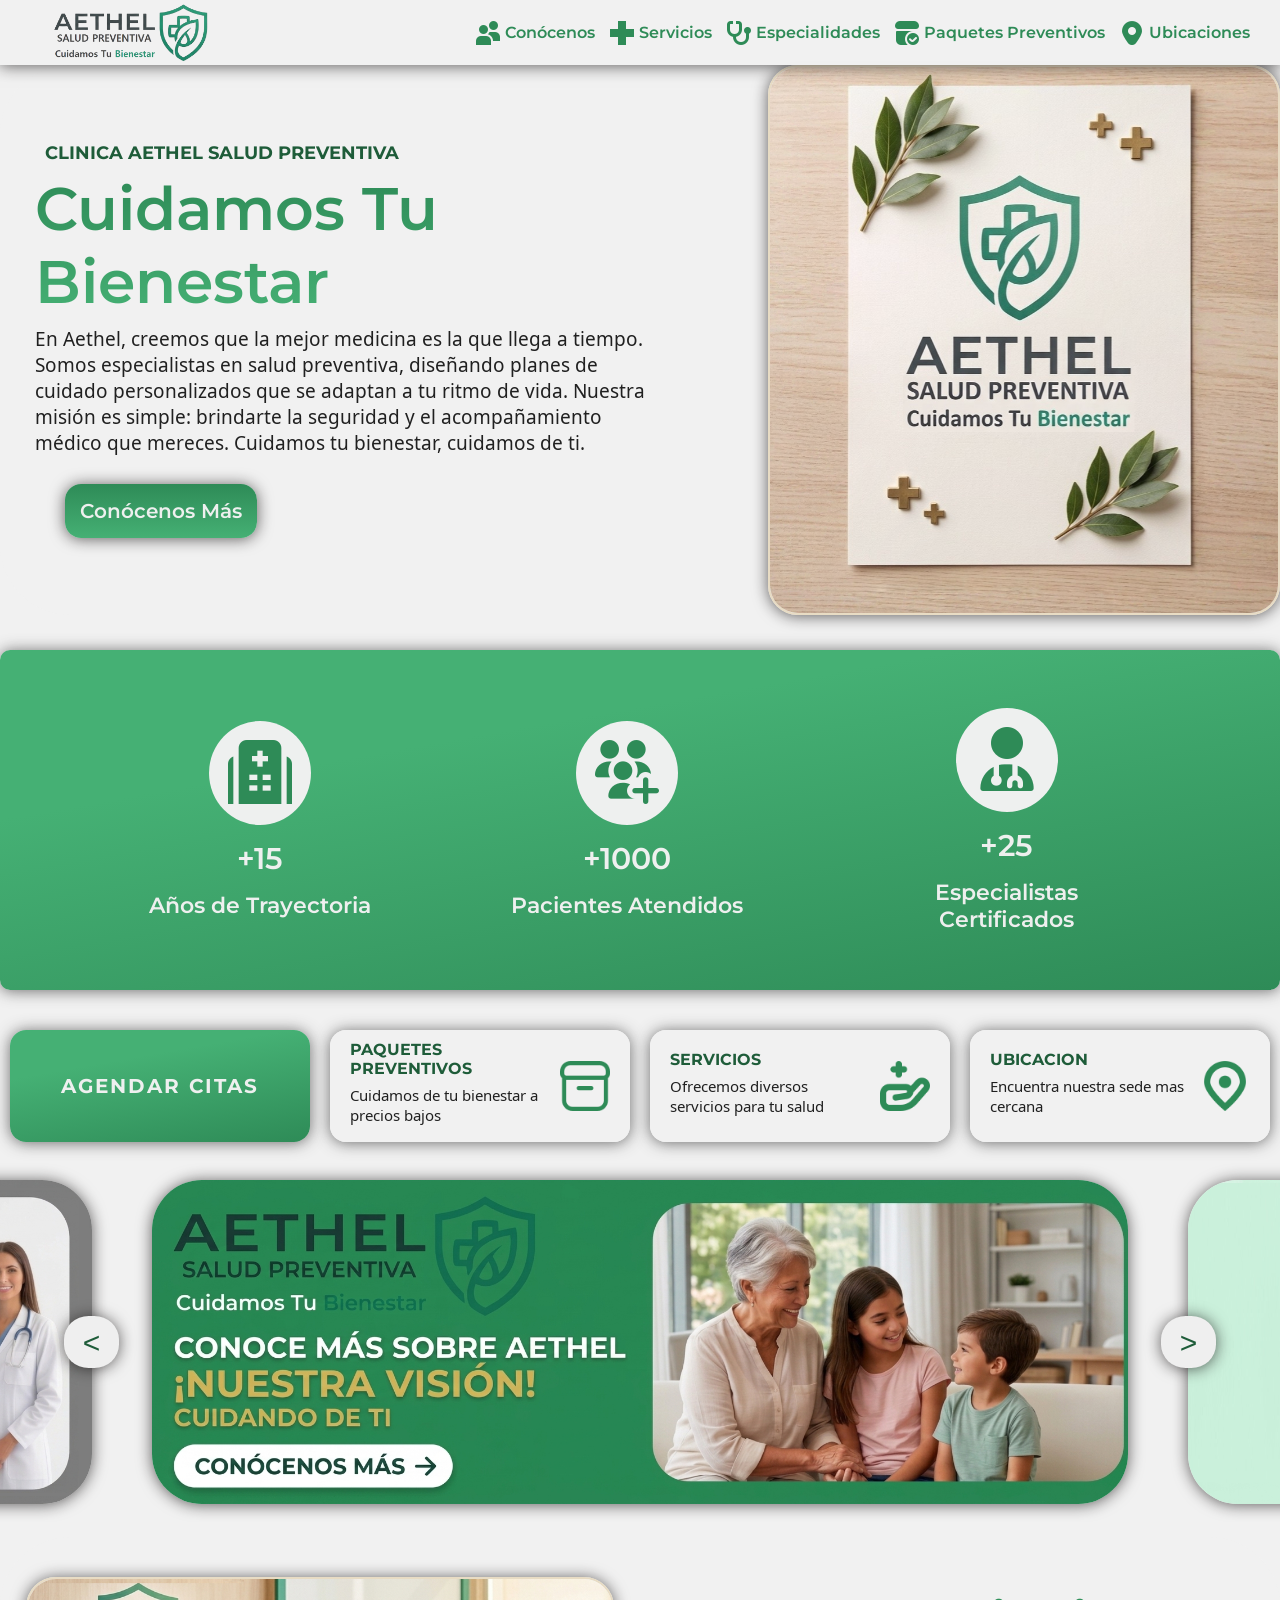
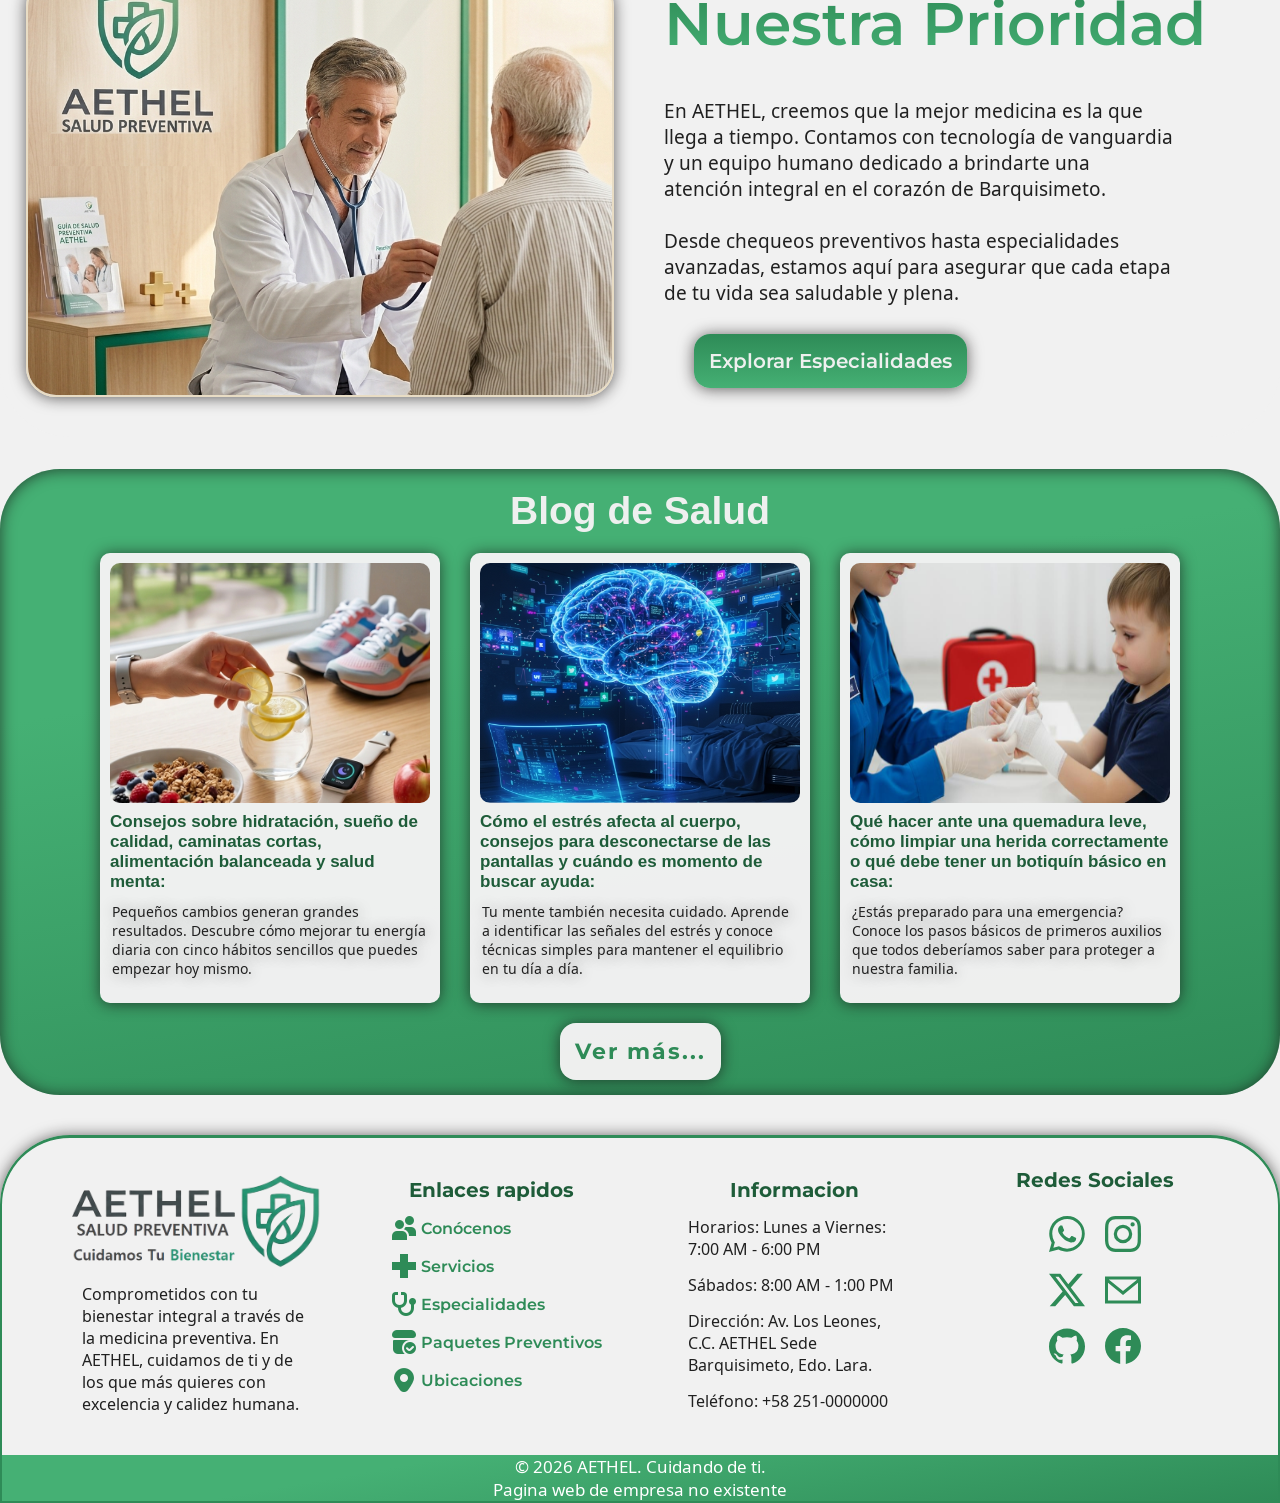
==== commit c45e9696: "version 0.2.5" ====
--- a/index.html
+++ b/index.html
@@ -21,11 +21,11 @@
                 &#9776
                 <img src="./resource/LogoPrincipalV1PNG.png" alt="Logo De La Pagina web Aethel Pharmaceuticals" class="imgLogo imgMenu" draggable="false">
             </button>
-            <li class="itemNav itemNavHeader" ><a href="./pages/conocenos.html"><img src="../resource/icons/usuarios.png" alt="icono de usuarios una persona">Conócenos</a></li>
-            <li class="itemNav itemNavHeader" ><a href="./pages/servicios.html"><img src="../resource/icons/farmacia.png" alt="cruz medica">Servicios</a></li>
+            <li class="itemNav itemNavHeader" ><a href="./pages/conocenos.html"><img src="./resource/icons/usuarios.png" alt="icono de usuarios una persona">Conócenos</a></li>
+            <li class="itemNav itemNavHeader" ><a href="./pages/servicios.html"><img src="./resource/icons/farmacia.png" alt="cruz medica">Servicios</a></li>
             <li class="itemNav itemNavHeader" ><a href="./pages/especialidades.html"><img src="./resource/icons/estetoscopio.png" alt="icono de estetoscopio para las especialidades">Especialidades</a></li>
             <li class="itemNav itemNavHeader" ><a href="./pages/paquetes.html"><img src="./resource/icons/paquete.png"  alt="icono de paquete">Paquetes Preventivos</a></li>
-            <li class="itemNav itemNavHeader" ><a href="./pages/ubicaciones.html"><img src="../resource/icons/marcador.png" alt="icono de ubicacion">Ubicaciones</a></li>
+            <li class="itemNav itemNavHeader" ><a href="./pages/ubicaciones.html"><img src="./resource/icons/marcador.png" alt="icono de ubicacion">Ubicaciones</a></li>
         </ul>
     </header>
 
--- a/style/main.css
+++ b/style/main.css
@@ -12,6 +12,7 @@
 @import url("./pagesStyle/paquetes.css");
 @import url("./pagesStyle/ubicaciones.css");
 @import url("./pagesStyle/especialidades.css");
+@import url("./pagesStyle/servicios.css");
 @import url("./pagesStyle/cita.css");
 
 /* Componentes reutilizables */
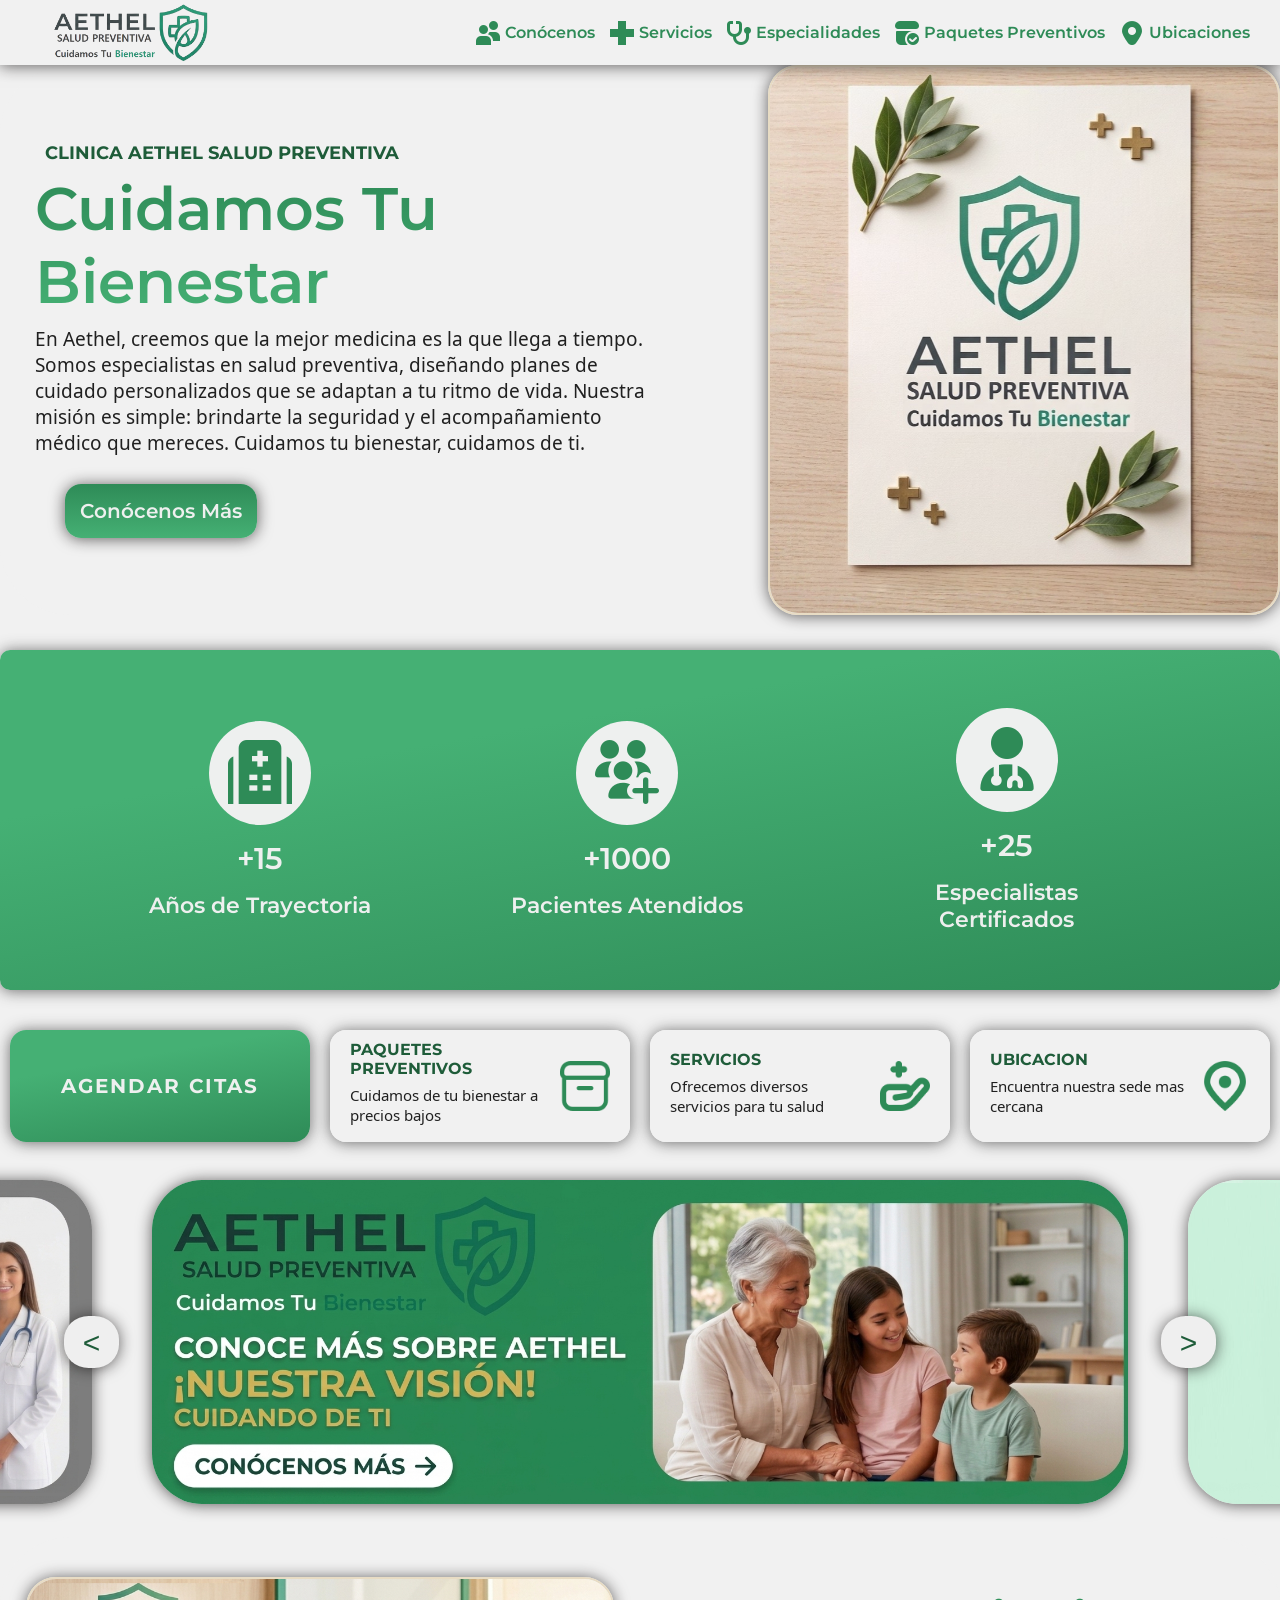
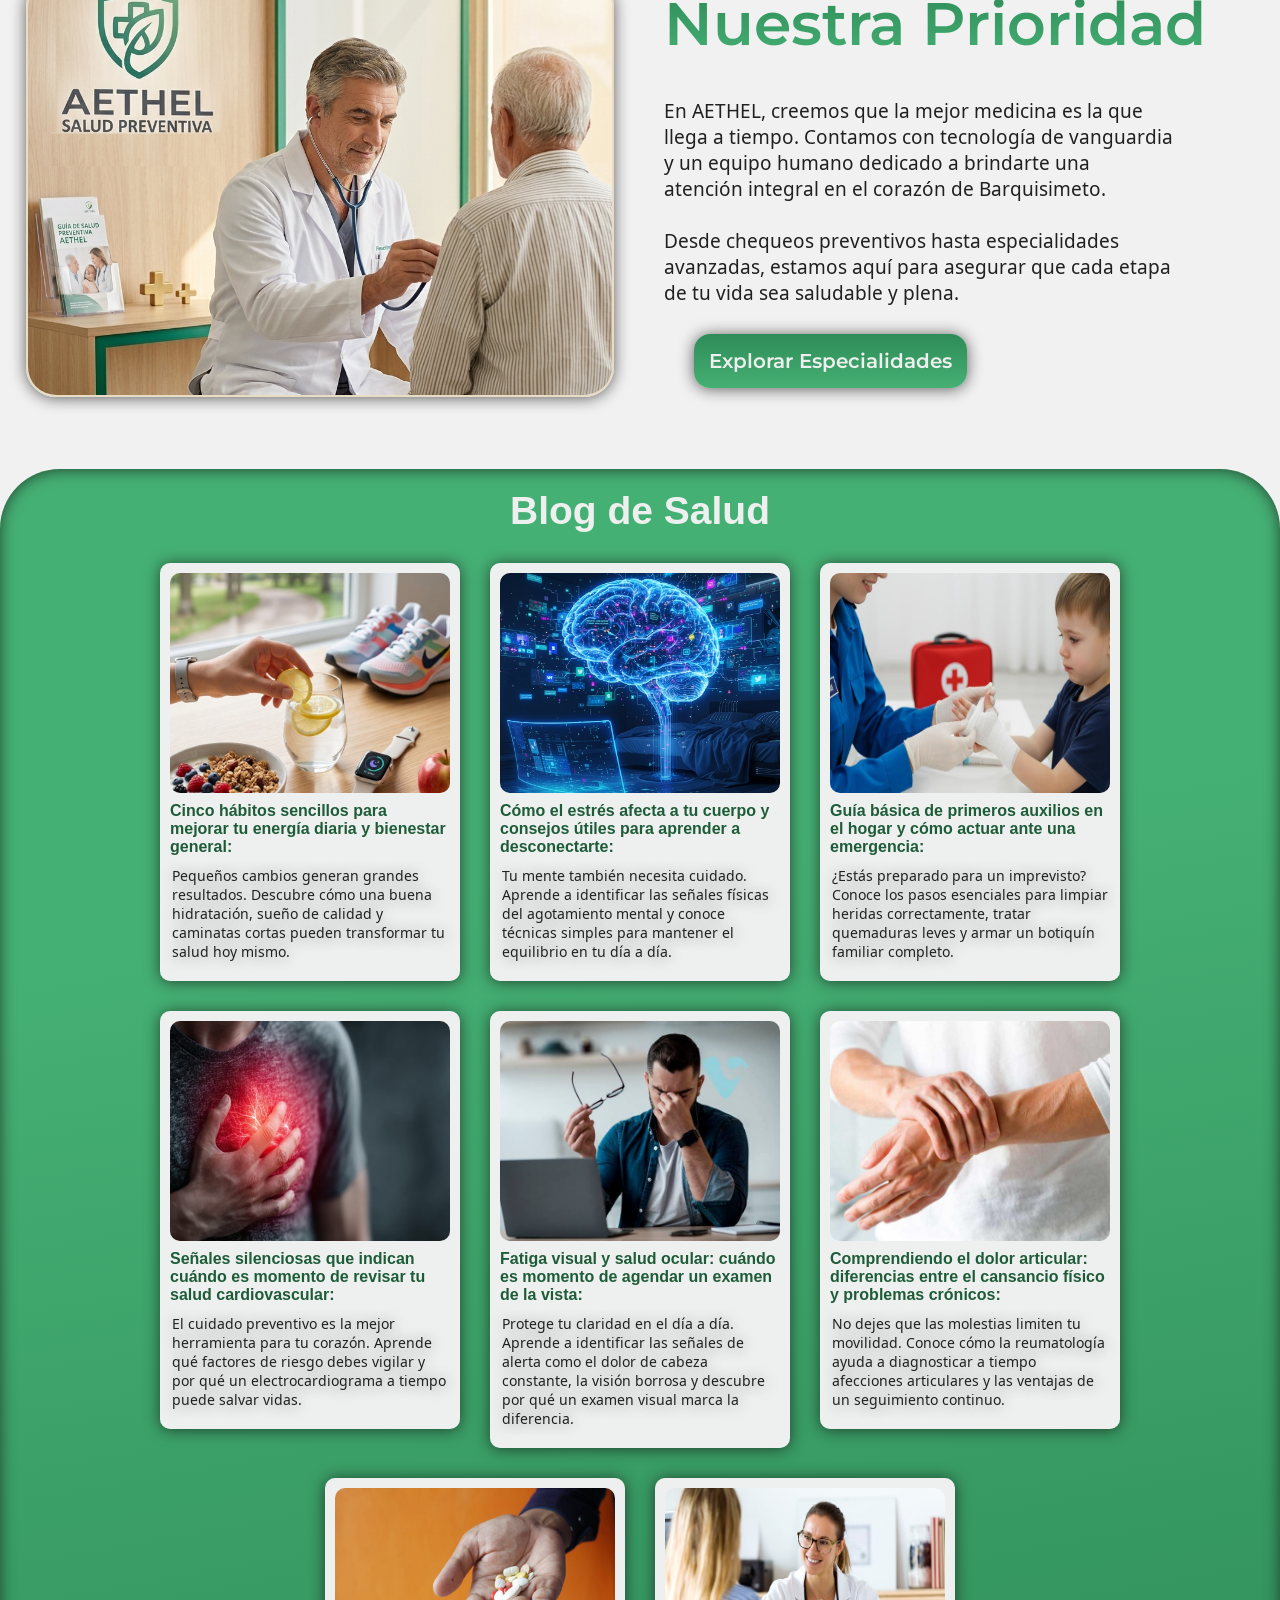
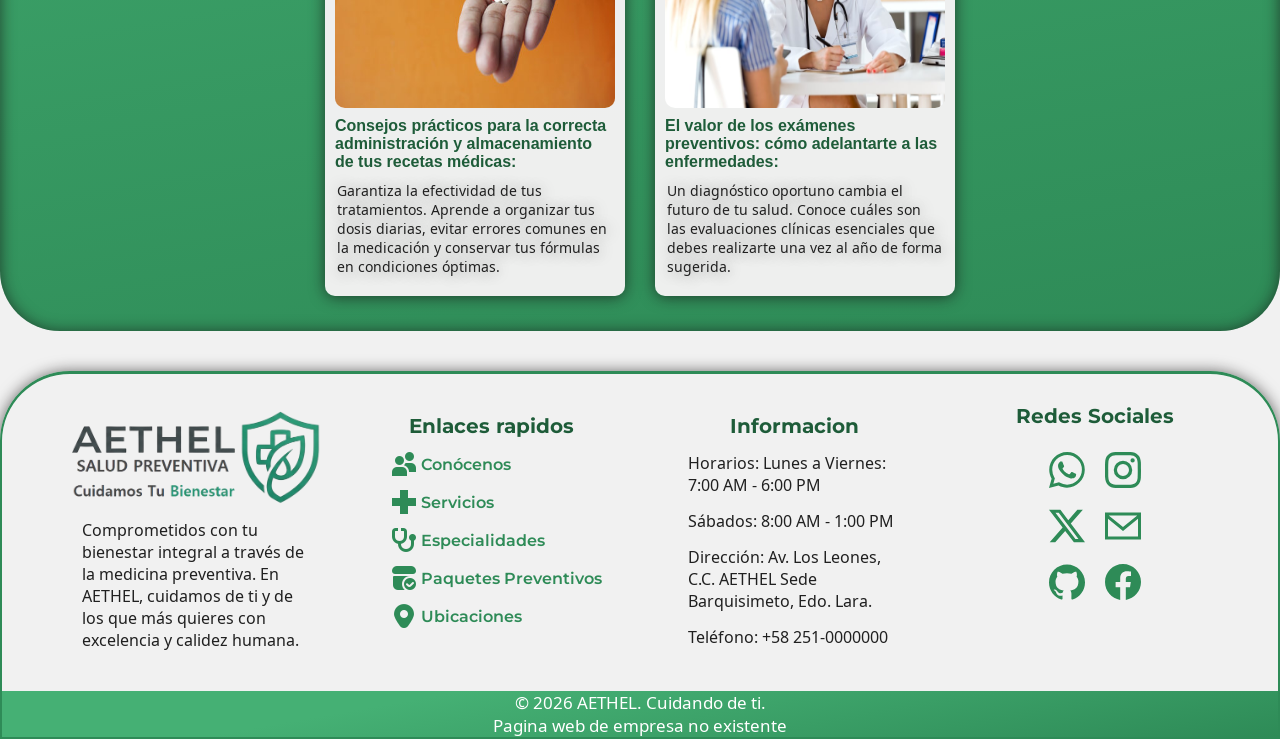
==== commit fdd5da78: "version 0.2.6" ====
--- a/index.html
+++ b/index.html
@@ -122,37 +122,86 @@
             <aside class="blog">
                 <h2 class="titleSec">Blog de Salud</h2>
                 <section class="sectionBlog">
-                    <a href="" draggable="false">
-                        <article class="itemBlog">
-                            <img class="imgItemBlog" src="./resource/blog/blogImg1.png" draggable="false" alt="imagen representativa de los buenos habitos descriptos">
-                            <div>
-                                <h3 class="titleItemBlog">Consejos sobre hidratación, sueño de calidad, caminatas cortas, alimentación balanceada y salud menta:</h3>
-                                <p class="textItemBlog noto-sans-linear-a-regular">Pequeños cambios generan grandes resultados. Descubre cómo mejorar tu energía diaria con cinco hábitos sencillos que puedes empezar hoy mismo.</p>
-                            </div>
-                        </article>
-                    </a>
-
-                    <a href="" draggable="false">
+                    <a href="./pages/Blogs/Articulo-1.html" draggable="false">
+                        <article class="itemBlog">
+                            <img class="imgItemBlog" src="./resource/blog/blogImg1.png" draggable="false" alt="imagen representativa de los buenos habitos descritos">
+                            <div>
+                                <h3 class="titleItemBlog">Cinco hábitos sencillos para mejorar tu energía diaria y bienestar general:</h3>
+                                <p class="textItemBlog noto-sans-linear-a-regular">Pequeños cambios generan grandes resultados. Descubre cómo una buena hidratación, sueño de calidad y caminatas cortas pueden transformar tu salud hoy mismo.</p>
+                            </div>
+                        </article>
+                    </a>
+
+                    <a href="./pages/Blogs/Articulo-2.html" draggable="false">
                         <article class="itemBlog">
                             <img class="imgItemBlog" src="./resource/blog/blogImg2.png" draggable="false" alt="imagen representativa de un cerebro estimulado por las pantallas">
                             <div>
-                                <h3 class="titleItemBlog">Cómo el estrés afecta al cuerpo, consejos para desconectarse de las pantallas y cuándo es momento de buscar ayuda:</h3>
-                                <p class="textItemBlog noto-sans-linear-a-regular">Tu mente también necesita cuidado. Aprende a identificar las señales del estrés y conoce técnicas simples para mantener el equilibrio en tu día a día.</p>
-                            </div>
-                        </article>
-                    </a>
-
-                    <a href="" draggable="false">
-                        <article class="itemBlog">
-                            <img class="imgItemBlog" src="./resource/blog/blogImg3.jpg" draggable="false" alt="">
-                            <div>
-                                <h3 class="titleItemBlog">Qué hacer ante una quemadura leve, cómo limpiar una herida correctamente o qué debe tener un botiquín básico en casa:</h3>
-                                <p class="textItemBlog noto-sans-linear-a-regular">¿Estás preparado para una emergencia? Conoce los pasos básicos de primeros auxilios que todos deberíamos saber para proteger a nuestra familia.</p>
+                                <h3 class="titleItemBlog">Cómo el estrés afecta a tu cuerpo y consejos útiles para aprender a desconectarte:</h3>
+                                <p class="textItemBlog noto-sans-linear-a-regular">Tu mente también necesita cuidado. Aprende a identificar las señales físicas del agotamiento mental y conoce técnicas simples para mantener el equilibrio en tu día a día.</p>
+                            </div>
+                        </article>
+                    </a>
+
+                    <a href="./pages/Blogs/Articulo-3.html" draggable="false">
+                        <article class="itemBlog">
+                            <img class="imgItemBlog" src="./resource/blog/blogImg3.jpg" draggable="false" alt="imagen representativa de un botiquín de primeros auxilios">
+                            <div>
+                                <h3 class="titleItemBlog">Guía básica de primeros auxilios en el hogar y cómo actuar ante una emergencia:</h3>
+                                <p class="textItemBlog noto-sans-linear-a-regular">¿Estás preparado para un imprevisto? Conoce los pasos esenciales para limpiar heridas correctamente, tratar quemaduras leves y armar un botiquín familiar completo.</p>
+                            </div>
+                        </article>
+                    </a>
+
+                    <a href="./pages/Blogs/Articulo-4.html" draggable="false">
+                        <article class="itemBlog">
+                            <img class="imgItemBlog" src="./resource/blog/blogImg4.jpg" draggable="false" alt="imagen representativa del cuidado del corazón">
+                            <div>
+                                <h3 class="titleItemBlog">Señales silenciosas que indican cuándo es momento de revisar tu salud cardiovascular:</h3>
+                                <p class="textItemBlog noto-sans-linear-a-regular">El cuidado preventivo es la mejor herramienta para tu corazón. Aprende qué factores de riesgo debes vigilar y por qué un electrocardiograma a tiempo puede salvar vidas.</p>
+                            </div>
+                        </article>
+                    </a>
+
+                    <a href="./pages/Blogs/Articulo-5.html" draggable="false">
+                        <article class="itemBlog">
+                            <img class="imgItemBlog" src="./resource/blog/blogImg5.png" draggable="false" alt="imagen representativa de un examen de la vista u oftalmología">
+                            <div>
+                                <h3 class="titleItemBlog">Fatiga visual y salud ocular: cuándo es momento de agendar un examen de la vista:</h3>
+                                <p class="textItemBlog noto-sans-linear-a-regular">Protege tu claridad en el día a día. Aprende a identificar las señales de alerta como el dolor de cabeza constante, la visión borrosa y descubre por qué un examen visual marca la diferencia.</p>
+                            </div>
+                        </article>
+                    </a>
+
+                    <a href="./pages/Blogs/Articulo-6.html" draggable="false">
+                        <article class="itemBlog">
+                            <img class="imgItemBlog" src="./resource/blog/blogImg6.jpg" draggable="false" alt="imagen representativa del cuidado de las articulaciones">
+                            <div>
+                                <h3 class="titleItemBlog">Comprendiendo el dolor articular: diferencias entre el cansancio físico y problemas crónicos:</h3>
+                                <p class="textItemBlog noto-sans-linear-a-regular">No dejes que las molestias limiten tu movilidad. Conoce cómo la reumatología ayuda a diagnosticar a tiempo afecciones articulares y las ventajas de un seguimiento continuo.</p>
+                            </div>
+                        </article>
+                    </a>
+
+                    <a href="./pages/Blogs/Articulo-7.html" draggable="false">
+                        <article class="itemBlog">
+                            <img class="imgItemBlog" src="./resource/blog/blogImg7.png" draggable="false" alt="imagen representativa de organización de medicamentos">
+                            <div>
+                                <h3 class="titleItemBlog">Consejos prácticos para la correcta administración y almacenamiento de tus recetas médicas:</h3>
+                                <p class="textItemBlog noto-sans-linear-a-regular">Garantiza la efectividad de tus tratamientos. Aprende a organizar tus dosis diarias, evitar errores comunes en la medicación y conservar tus fórmulas en condiciones óptimas.</p>
+                            </div>
+                        </article>
+                    </a>
+
+                    <a href="./pages/Blogs/Articulo-8.html" draggable="false">
+                        <article class="itemBlog">
+                            <img class="imgItemBlog" src="./resource/blog/blogImg8.png" draggable="false" alt="imagen de chequeo médico de rutina">
+                            <div>
+                                <h3 class="titleItemBlog">El valor de los exámenes preventivos: cómo adelantarte a las enfermedades:</h3>
+                                <p class="textItemBlog noto-sans-linear-a-regular">Un diagnóstico oportuno cambia el futuro de tu salud. Conoce cuáles son las evaluaciones clínicas esenciales que debes realizarte una vez al año de forma sugerida.</p>
                             </div>
                         </article>
                     </a>
                 </section>
-                <a href="./pages/servicios.html" class="button buttonBlog montserrat">Ver más...</a>
             </aside>
         </div>
     </main>
--- a/style/main.css
+++ b/style/main.css
@@ -14,6 +14,7 @@
 @import url("./pagesStyle/especialidades.css");
 @import url("./pagesStyle/servicios.css");
 @import url("./pagesStyle/cita.css");
+@import url("./pagesStyle/blogArticle.css");
 
 /* Componentes reutilizables */
 @import url('./components//blog.css');
